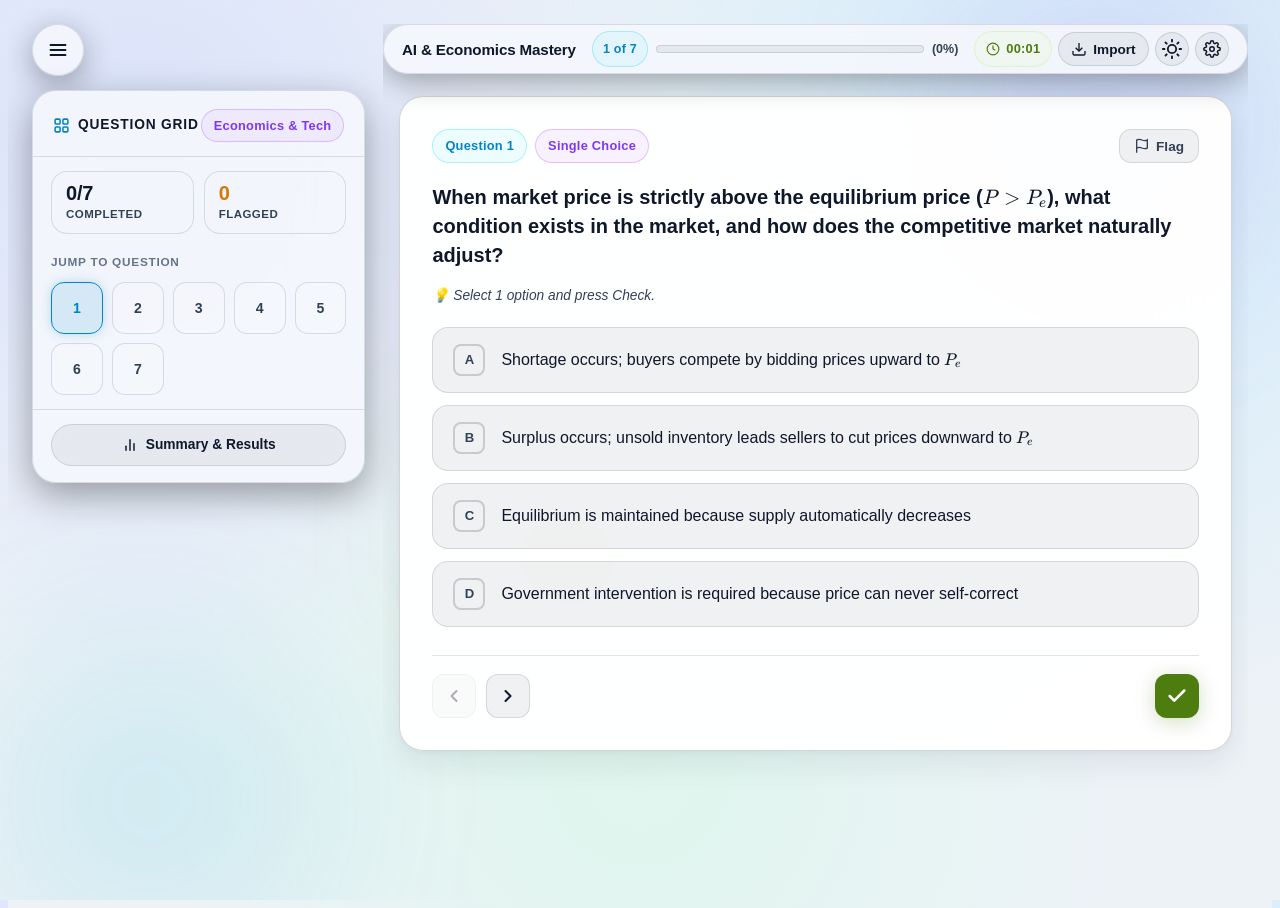
==== index.html @ 6d9a809c "feat: add QuizFramework project files and KaTeX dependency" ====
<!DOCTYPE html>
<html lang="en">
<head>
  <meta charset="UTF-8">
  <meta name="viewport" content="width=device-width, initial-scale=1.0">
  <title>QuizFramework - Interactive AI-Ready Quiz Webpage</title>
  
  <!-- MANDATORY: Declare support for both light and dark themes (modern-web-guidance) -->
  <meta name="color-scheme" content="light dark">
  
  <!-- Inline FOUC prevention script -->
  <script>
    try {
      const savedScheme = localStorage.getItem("color-scheme");
      if (savedScheme) {
        document.querySelector('meta[name="color-scheme"]').content = savedScheme;
        document.documentElement.setAttribute("data-theme", savedScheme);
      }
    } catch (e) {}
  </script>

  <!-- Google Fonts: Inter & Outfit -->
  <link rel="preconnect" href="https://fonts.googleapis.com">
  <link rel="preconnect" href="https://fonts.gstatic.com" crossorigin>
  <link href="https://fonts.googleapis.com/css2?family=Outfit:wght@400;500;600;700;800;900&family=Plus+Jakarta+Sans:wght@400;500;600;700;800&display=swap" rel="stylesheet">

  <!-- KaTeX Math Typesetting -->
  <link rel="stylesheet" href="lib/katex/katex.min.css">

  <!-- Core Stylesheets -->
  <link rel="stylesheet" href="css/style.css">
</head>
<body>

  <!-- Ambient glowing backdrop orbs -->
  <div class="ambient-glow" aria-hidden="true">
    <div class="glow-orb glow-orb-1"></div>
    <div class="glow-orb glow-orb-2"></div>
    <div class="glow-orb glow-orb-3"></div>
  </div>

  <div class="app-layout">
    
    <!-- Left Column: Standalone Collapse Button + Sidebar Directly Below -->
    <div class="sidebar-column" id="sidebarColumn">
      <div class="sidebar-top-bar">
        <button type="button" class="btn-glass standalone-collapse-btn" id="sidebarToggleBtn" aria-label="Toggle Navigation Sidebar" title="Toggle Sidebar">
          <svg width="20" height="20" viewBox="0 0 24 24" fill="none" stroke="currentColor" stroke-width="2.2" stroke-linecap="round" stroke-linejoin="round">
            <line x1="3" y1="12" x2="21" y2="12"></line>
            <line x1="3" y1="6" x2="21" y2="6"></line>
            <line x1="3" y1="18" x2="21" y2="18"></line>
          </svg>
        </button>
      </div>

      <!-- Expandable / Collapsible Sidebar Below Button -->
      <aside class="sidebar" id="appSidebar" aria-label="Question Navigation Sidebar">
        <div class="sidebar-header">
          <div style="display: flex; align-items: center; gap: 8px;">
            <svg width="17" height="17" viewBox="0 0 24 24" fill="none" stroke="currentColor" stroke-width="2.2" stroke-linecap="round" stroke-linejoin="round" style="color: var(--neon-cyan);">
              <rect x="3" y="3" width="7" height="7" rx="1.5"></rect>
              <rect x="14" y="3" width="7" height="7" rx="1.5"></rect>
              <rect x="14" y="14" width="7" height="7" rx="1.5"></rect>
              <rect x="3" y="14" width="7" height="7" rx="1.5"></rect>
            </svg>
            <span class="sidebar-title">Question Grid</span>
          </div>
          <span class="glass-tag tag-violet" id="quizCategory">Overview</span>
        </div>

        <!-- Real-time Stats Cards (Completed & Flagged) -->
        <div class="sidebar-metrics-panel">
          <div class="metric-pill">
            <span class="metric-val" id="sidebarDoneVal">0/7</span>
            <span class="metric-name">Completed</span>
          </div>
          <div class="metric-pill">
            <span class="metric-val" id="sidebarFlagVal" style="color: var(--neon-amber);">0</span>
            <span class="metric-name">Flagged</span>
          </div>
        </div>

        <!-- Numbered Question Selector Grid -->
        <div class="sidebar-questions-section">
          <div class="question-grid-title">
            <span>Jump to Question</span>
          </div>
          <div class="question-grid" id="sidebarQuestionGrid">
            <!-- Dynamically populated by quiz-engine.js -->
          </div>
        </div>

        <!-- Sidebar Bottom Finish Button -->
        <div class="sidebar-footer">
          <button type="button" class="btn-glass sidebar-summary-btn" onclick="window.quizApp.showSummary()">
            <svg width="16" height="16" viewBox="0 0 24 24" fill="none" stroke="currentColor" stroke-width="2.2" stroke-linecap="round" stroke-linejoin="round">
              <line x1="18" y1="20" x2="18" y2="10"></line>
              <line x1="12" y1="20" x2="12" y2="4"></line>
              <line x1="6" y1="20" x2="6" y2="14"></line>
            </svg>
            <span>Summary & Results</span>
          </button>
        </div>
      </aside>
    </div>

    <!-- Right Column: Main Stage with Floating Topbar Capsule + Content Area -->
    <div class="main-stage">
      <header class="topbar">
        <div class="brand-section">
          <div class="brand-title">
            <h1 id="quizTitle">QuizFramework</h1>
          </div>
        </div>

        <!-- Center Progress Track -->
        <div class="topbar-progress-box">
          <span class="glass-tag tag-cyan" id="qCountBadge">1 of 7</span>
          <div class="progress-track" aria-label="Quiz completion progress">
            <div class="progress-fill" id="progressFill"></div>
          </div>
          <span class="progress-label" id="progressLabel">0 / 7 Answered</span>
        </div>

        <!-- Right Actions Bar -->
        <div class="topbar-actions">
          <!-- Live Timer Badge -->
          <div class="glass-tag tag-lime" title="Elapsed Time">
            <svg width="14" height="14" viewBox="0 0 24 24" fill="none" stroke="currentColor" stroke-width="2">
              <circle cx="12" cy="12" r="10"></circle>
              <polyline points="12 6 12 12 16 14"></polyline>
            </svg>
            <span id="timerDisplay">00:00</span>
          </div>

          <!-- Question Countdown Badge (Time Pressure Mode) -->
          <div class="glass-tag tag-rose" id="topbarQuestionTimerBadge" style="display: none;" title="Question Time Remaining">
            <svg width="14" height="14" viewBox="0 0 24 24" fill="none" stroke="currentColor" stroke-width="2">
              <circle cx="12" cy="12" r="10"></circle>
              <polyline points="12 6 12 12 14 10"></polyline>
            </svg>
            <span id="topbarQuestionTimerDisplay">20s</span>
          </div>

          <!-- Import / Paste AI Quiz Button -->
          <button type="button" class="btn-glass" id="topImportBtn" title="Import JSON Quiz generated by AI">
            <svg width="16" height="16" viewBox="0 0 24 24" fill="none" stroke="currentColor" stroke-width="2">
              <path d="M21 15v4a2 2 0 0 1-2 2H5a2 2 0 0 1-2-2v-4"></path>
              <polyline points="7 10 12 15 17 10"></polyline>
              <line x1="12" y1="15" x2="12" y2="3"></line>
            </svg>
            <span style="font-size: 0.85rem;">Import</span>
          </button>

          <!-- Dark / Light Mode Toggle Button (Icon Only) -->
          <button type="button" class="btn-glass icon-btn-round" id="themeToggleBtn" aria-label="Toggle Color Theme" title="Toggle Dark/Light Mode">
            <svg width="19" height="19" viewBox="0 0 24 24" fill="currentColor">
              <path d="M21 12.79A9 9 0 1 1 11.21 3 7 7 0 0 0 21 12.79z"></path>
            </svg>
          </button>

          <!-- Settings Button (Top Right) -->
          <button type="button" class="btn-glass icon-btn-round" id="settingsToggleBtn" aria-label="Open Settings" title="Settings">
            <svg width="18" height="18" viewBox="0 0 24 24" fill="none" stroke="currentColor" stroke-width="2" stroke-linecap="round" stroke-linejoin="round">
              <circle cx="12" cy="12" r="3"></circle>
              <path d="M19.4 15a1.65 1.65 0 0 0 .33 1.82l.06.06a2 2 0 0 1 0 2.83 2 2 0 0 1-2.83 0l-.06-.06a1.65 1.65 0 0 0-1.82-.33 1.65 1.65 0 0 0-1 1.51V21a2 2 0 0 1-2 2 2 2 0 0 1-2-2v-.09A1.65 1.65 0 0 0 9 19.4a1.65 1.65 0 0 0-1.82.33l-.06.06a2 2 0 0 1-2.83 0 2 2 0 0 1 0-2.83l.06-.06a1.65 1.65 0 0 0 .33-1.82 1.65 1.65 0 0 0-1.51-1H3a2 2 0 0 1-2-2 2 2 0 0 1 2-2h.09A1.65 1.65 0 0 0 4.6 9a1.65 1.65 0 0 0-.33-1.82l-.06-.06a2 2 0 0 1 0-2.83 2 2 0 0 1 2.83 0l.06.06a1.65 1.65 0 0 0 1.82.33H9a1.65 1.65 0 0 0 1-1.51V3a2 2 0 0 1 2-2 2 2 0 0 1 2 2v.09a1.65 1.65 0 0 0 1 1.51 1.65 1.65 0 0 0 1.82-.33l.06-.06a2 2 0 0 1 2.83 0 2 2 0 0 1 0 2.83l-.06.06a1.65 1.65 0 0 0-.33 1.82V9a1.65 1.65 0 0 0 1.51 1H21a2 2 0 0 1 2 2 2 2 0 0 1-2 2h-.09a1.65 1.65 0 0 0-1.51 1z"></path>
            </svg>
          </button>
        </div>
      </header>

      <!-- Main Question & Results Viewport -->
      <main class="main-content" id="workspaceArea">
        <!-- Dynamically rendered by quiz-engine.js -->
      </main>
    </div>

  </div>

  <!-- Modal for Importing AI Quiz (.json / .js) -->
  <div class="modal-overlay" id="importModal" role="dialog" aria-modal="true" aria-labelledby="modalTitle">
    <div class="modal-card glass-panel-elevated">
      <div class="modal-header">
        <h3 id="modalTitle">📥 Import Custom AI Quiz</h3>
        <button type="button" class="btn-glass" id="closeModalBtn" aria-label="Close Modal">✕</button>
      </div>
      <div class="modal-body">
        <div style="display: flex; justify-content: space-between; align-items: center; gap: 12px; margin-bottom: 12px; flex-wrap: wrap;">
          <p style="font-size: 0.9rem; color: var(--text-secondary); margin: 0;">
            Upload your AI-generated quiz file or paste JSON/JS code below:
          </p>
          <label class="btn-glass" style="cursor: pointer; display: inline-flex; align-items: center; gap: 6px; font-size: 0.82rem; padding: 6px 14px; border-radius: 999px;">
            📁 Upload .json / .js File
            <input type="file" id="quizFileInput" accept=".json,.js" style="display: none;">
          </label>
        </div>
        <textarea id="jsonInputArea" class="json-input-area" placeholder='[
  {
    "id": 1,
    "type": "single",
    "question": "What is 2 + 2?",
    "options": ["3", "4", "5"],
    "correct": 1,
    "explanation": "2 + 2 equals 4."
  }
]'></textarea>
        <div style="display: flex; justify-content: space-between; align-items: center; gap: 10px; flex-wrap: wrap;">
          <span style="font-size: 0.78rem; color: var(--text-muted);">
            Tip: Press <strong>Enter</strong> or <strong>Space</strong> to load. See <strong>modelInstruction.md</strong> for the schema.
          </span>
          <button type="button" class="btn-neon-lime" id="submitImportBtn" title="Load & Start Quiz (Press Enter or Space)">
            <span>Load & Start Quiz</span>
            <span class="keybind-pill" style="font-size: 0.72rem; padding: 2px 7px; background: rgba(0, 0, 0, 0.25); border-radius: 6px; margin-left: 6px; font-weight: 700; letter-spacing: 0.5px;">↵ Enter / Space</span>
          </button>
        </div>
      </div>
    </div>
  </div>

  <!-- Modal for Settings -->
  <div class="modal-overlay" id="settingsModal" role="dialog" aria-modal="true" aria-labelledby="settingsModalTitle">
    <div class="modal-card glass-panel-elevated" style="max-width: 520px;">
      <div class="modal-header">
        <h3 id="settingsModalTitle">Settings</h3>
        <button type="button" class="btn-glass" id="closeSettingsModalBtn" aria-label="Close Settings">✕</button>
      </div>
      <div class="modal-body" style="display: flex; flex-direction: column; gap: 14px;">
        
        <!-- Setting 1: Theme Switcher -->
        <div class="settings-item-card">
          <div class="settings-item-info">
            <div class="settings-item-title">Dark / Light Theme</div>
            <div class="settings-item-desc">Toggle color scheme between dark neon glass and light crystal.</div>
          </div>
          <button type="button" class="btn-glass" id="settingsThemeBtn" style="padding: 8px 14px; font-size: 0.85rem;">
            <span>Theme</span>
          </button>
        </div>

        <!-- Setting 2: Question Type & Hints -->
        <div class="settings-item-card">
          <div class="settings-item-info">
            <div class="settings-item-title">Show Question Type & Hints</div>
            <div class="settings-item-desc">
              Display question format tags (Single/Multi-choice) and hints indicating answer counts.
            </div>
          </div>
          <label class="switch-control" title="Toggle Question Type Badges & Hints">
            <input type="checkbox" id="settingShowType" checked>
            <span class="switch-slider"></span>
          </label>
        </div>

        <!-- Setting 3: Instant Answer Checking -->
        <div class="settings-item-card">
          <div class="settings-item-info">
            <div class="settings-item-title">Instant Answer Checking</div>
            <div class="settings-item-desc">
              Check correctness immediately upon choosing an answer (hides the check button).
            </div>
          </div>
          <label class="switch-control" title="Toggle Instant Answer Checking">
            <input type="checkbox" id="settingInstantCheck">
            <span class="switch-slider"></span>
          </label>
        </div>

        <!-- Setting 4: Zen Mode -->
        <div class="settings-item-card zen-card-highlight">
          <div class="settings-item-info">
            <div class="settings-item-title">Zen Mode</div>
            <div class="settings-item-desc">
              Simplify the UI. Hides sidebars, banners, and non-essential buttons to focus purely on learning.
            </div>
          </div>
          <label class="switch-control" title="Toggle Zen Mode">
            <input type="checkbox" id="settingZenMode">
            <span class="switch-slider"></span>
          </label>
        </div>

        <!-- Setting 5: Time Pressure -->
        <div class="settings-item-card time-pressure-card">
          <div class="settings-item-info" style="flex: 1;">
            <div style="display: flex; align-items: center; gap: 8px;">
              <div class="settings-item-title">Time Pressure</div>
              <span class="glass-tag tag-rose" style="font-size: 0.7rem; padding: 2px 6px;">Challenge</span>
            </div>
            <div class="settings-item-desc">
              Fixed countdown per question. Unanswered or incorrect questions are marked wrong when time expires. Enabling or disabling resets the quiz.
            </div>

            <div id="timePressureConfigBox" class="time-pressure-config-box" style="margin-top: 10px; display: none;">
              <div style="display: flex; align-items: center; gap: 10px; flex-wrap: wrap;">
                <label for="settingTimePressureSeconds" style="font-size: 0.82rem; font-weight: 600; color: var(--text-primary);">
                  Seconds per question:
                </label>
                <div style="display: flex; align-items: center; gap: 6px;">
                  <input 
                    type="number" 
                    id="settingTimePressureSeconds" 
                    min="1" 
                    step="1" 
                    value="20"
                    style="width: 72px; padding: 5px 8px; border-radius: 8px; border: 1px solid var(--glass-border-subtle); background: var(--glass-bg-pill); color: var(--text-primary); font-weight: 700; text-align: center; font-size: 0.88rem;"
                  >
                  <span style="font-size: 0.82rem; color: var(--text-secondary);">sec</span>
                </div>
              </div>
              <div id="timePressureFeedback" style="margin-top: 6px; font-size: 0.78rem; line-height: 1.4;">
                <!-- Dynamic feedback -->
              </div>
            </div>
          </div>
          <label class="switch-control" title="Toggle Time Pressure">
            <input type="checkbox" id="settingTimePressure">
            <span class="switch-slider"></span>
          </label>
        </div>

      </div>
    </div>
  </div>

  <!-- KaTeX Math Libraries -->
  <script src="lib/katex/katex.min.js"></script>
  <script src="lib/katex/contrib/auto-render.min.js"></script>

  <!-- Scripts -->
  <script src="js/theme.js"></script>
  <script src="js/quiz-data.js"></script>
  <script src="js/quiz-engine.js"></script>
</body>
</html>
---- css/style.css ----
/**
 * QuizFramework Core Stylesheet
 * Responsive, Glassmorphic, Accessible UI
 */

@import url('glassmorphism.css');

/* Root Tokens with light-dark() support */
:root {
  /* Color-scheme declarations compliant with modern standards */
  color-scheme: light dark;

  /* Font Families */
  --font-sans: -apple-system, BlinkMacSystemFont, "Segoe UI", Roboto, "Helvetica Neue", Arial, sans-serif;
  --font-mono: ui-monospace, SFMono-Regular, Menlo, Monaco, Consolas, "Liberation Mono", "Courier New", monospace;

  /* Semantic Typography Colors */
  --text-primary-dark: #f8fafc;
  --text-primary-light: #0f172a;
  --text-secondary-dark: #94a3b8;
  --text-secondary-light: #64748b;
  --text-muted-dark: #64748b;
  --text-muted-light: #94a3b8;

  --text-primary: light-dark(var(--text-primary-light), var(--text-primary-dark));
  --text-secondary: light-dark(var(--text-secondary-light), var(--text-secondary-dark));
  --text-muted: light-dark(var(--text-muted-light), var(--text-muted-dark));

  /* Canvas and Body Gradients */
  --bg-gradient-dark: radial-gradient(circle at 15% 15%, rgba(139, 92, 246, 0.15) 0%, transparent 40%),
                      radial-gradient(circle at 85% 20%, rgba(6, 182, 212, 0.18) 0%, transparent 45%),
                      radial-gradient(circle at 50% 80%, rgba(16, 185, 129, 0.12) 0%, transparent 50%),
                      #0a0b10;

  --bg-gradient-light: radial-gradient(circle at 10% 15%, rgba(199, 210, 254, 0.5) 0%, transparent 40%),
                       radial-gradient(circle at 85% 15%, rgba(186, 230, 253, 0.55) 0%, transparent 45%),
                       radial-gradient(circle at 50% 85%, rgba(209, 250, 229, 0.5) 0%, transparent 50%),
                       #edf2f7;

  --bg-canvas: light-dark(var(--bg-gradient-light), var(--bg-gradient-dark));
}

[data-theme="light"],
:root:has(> head > meta[name="color-scheme"][content="light"]) {
  color-scheme: light;
  --text-primary: #0f172a;
  --text-secondary: #334155;
  --text-muted: #64748b;
  --bg-canvas: var(--bg-gradient-light);
}

[data-theme="dark"],
:root:has(> head > meta[name="color-scheme"][content="dark"]) {
  color-scheme: dark;
  --text-primary: #f8fafc;
  --text-secondary: #94a3b8;
  --text-muted: #64748b;
  --bg-canvas: var(--bg-gradient-dark);
}

  /* Layout dimensions */
  --sidebar-width: 280px;
  --sidebar-collapsed-width: 52px;
  --header-height: 56px;
  --topbar-margin-top: 12px;
  --topbar-margin-bottom: 8px;
  --topbar-margin-x: 24px;
  --header-total-space: calc(var(--header-height) + var(--topbar-margin-top) + var(--topbar-margin-bottom));

  /* Standard Transitions */
  --transition-fast: 0.15s ease;
  --transition-normal: 0.25s cubic-bezier(0.16, 1, 0.3, 1);
  --transition-slow: 0.4s cubic-bezier(0.16, 1, 0.3, 1);

  /* Scrollbar configuration */
  scrollbar-width: thin;
  scrollbar-color: rgba(255, 255, 255, 0.2) transparent;
}

/* Base Reset & Typography */
*, *::before, *::after {
  box-sizing: border-box;
  margin: 0;
  padding: 0;
}

html, body {
  height: 100%;
  min-height: 100vh;
  font-family: var(--font-sans);
  background: var(--bg-canvas);
  color: var(--text-primary);
  line-height: 1.5;
  -webkit-font-smoothing: antialiased;
  -moz-osx-font-smoothing: grayscale;
  overflow: hidden;
  scrollbar-width: none;
  -ms-overflow-style: none;
}

html::-webkit-scrollbar,
body::-webkit-scrollbar {
  display: none;
  width: 0;
  height: 0;
}

/* Background animated orbs for ambient glow */
.ambient-glow {
  position: fixed;
  inset: 0;
  pointer-events: none;
  z-index: 0;
  overflow: hidden;
}

.glow-orb {
  position: absolute;
  border-radius: 50%;
  filter: blur(80px);
  opacity: 0.5;
  animation: floatOrb 18s ease-in-out infinite alternate;
}

.glow-orb-1 {
  width: 450px;
  height: 450px;
  background: radial-gradient(circle, rgba(168, 85, 247, 0.4), transparent 70%);
  top: -100px;
  right: -50px;
}

.glow-orb-2 {
  width: 500px;
  height: 500px;
  background: radial-gradient(circle, rgba(6, 182, 212, 0.35), transparent 70%);
  bottom: -150px;
  left: -100px;
  animation-duration: 22s;
}

.glow-orb-3 {
  width: 350px;
  height: 350px;
  background: radial-gradient(circle, rgba(163, 230, 53, 0.25), transparent 70%);
  top: 40%;
  left: 30%;
  animation-duration: 15s;
}

@keyframes floatOrb {
  0% { transform: translate(0, 0) scale(1); }
  50% { transform: translate(30px, -40px) scale(1.08); }
  100% { transform: translate(-25px, 25px) scale(0.95); }
}

/* Main Application Two-Column Master Layout */
.app-layout {
  display: flex;
  height: 100vh;
  padding: 16px 24px;
  gap: 20px;
  position: relative;
  z-index: 1;
  overflow: hidden;
  box-sizing: border-box;
}

/* Backward compatibility if app-container is referenced */
.app-container {
  display: contents;
}

/* Left Column: Standalone Collapse Button + Sidebar below */
.sidebar-column {
  width: var(--sidebar-width);
  min-width: var(--sidebar-width);
  display: flex;
  flex-direction: column;
  gap: 14px;
  flex-shrink: 0;
  transition: width var(--transition-normal), min-width var(--transition-normal);
  height: 100%;
  box-sizing: border-box;
}

.sidebar-column.collapsed {
  width: 52px;
  min-width: 52px;
}

.sidebar-top-bar {
  height: var(--header-height);
  min-height: var(--header-height);
  display: flex;
  align-items: center;
  justify-content: flex-start;
  flex-shrink: 0;
}

/* Standalone Separated Collapse Button in Top Left Corner */
.standalone-collapse-btn {
  width: 52px;
  height: 52px;
  min-width: 52px;
  border-radius: 50%;
  padding: 0 !important;
  display: inline-flex !important;
  align-items: center;
  justify-content: center;
  flex-shrink: 0;
  background: var(--glass-bg-base);
  backdrop-filter: var(--glass-blur-lg);
  -webkit-backdrop-filter: var(--glass-blur-lg);
  border: 1px solid var(--glass-border-subtle);
  color: var(--text-primary);
  box-shadow: 0 8px 30px rgba(0, 0, 0, 0.32), inset 0 1px 0 rgba(255, 255, 255, 0.08);
  cursor: pointer;
  transition: all var(--transition-fast);
}

.standalone-collapse-btn:hover {
  background: var(--glass-bg-hover);
  border-color: var(--glass-border-highlight);
  color: var(--neon-cyan);
  transform: scale(1.05);
  box-shadow: 0 10px 32px rgba(0, 0, 0, 0.4), 0 0 16px rgba(34, 211, 238, 0.25);
}

.standalone-collapse-btn:active {
  transform: scale(0.96);
}

/* Right Main Stage */
.main-stage {
  flex: 1;
  display: flex;
  flex-direction: column;
  gap: 14px;
  height: 100%;
  overflow: hidden;
  min-width: 0;
}

/* Main Floating Topbar Capsule */
.topbar {
  width: 100%;
  max-width: 880px;
  margin: 0 auto;
  height: var(--header-height);
  min-height: var(--header-height);
  padding: 6px 18px;
  display: flex;
  align-items: center;
  justify-content: space-between;
  gap: 12px;
  border-radius: 9999px; /* Semi-circle on both ends */
  border: 1px solid var(--glass-border-subtle);
  background: var(--glass-bg-base);
  backdrop-filter: var(--glass-blur-lg);
  -webkit-backdrop-filter: var(--glass-blur-lg);
  box-shadow: 0 8px 30px rgba(0, 0, 0, 0.32), inset 0 1px 0 rgba(255, 255, 255, 0.08);
  position: relative;
  z-index: 100;
  flex-shrink: 0;
  box-sizing: border-box;
  container-type: inline-size;
  container-name: topbar;
}

.brand-section {
  display: flex;
  align-items: center;
  min-width: 0;
  max-width: 210px;
  flex: 0 1 auto;
}

.brand-title {
  min-width: 0;
  overflow: hidden;
}

.brand-title h1 {
  font-size: 0.95rem;
  font-weight: 700;
  letter-spacing: -0.01em;
  line-height: 1.25;
  white-space: nowrap;
  overflow: hidden;
  text-overflow: ellipsis;
  margin: 0;
  color: var(--text-primary);
}

.topbar-progress-box {
  display: flex;
  align-items: center;
  gap: 10px;
  flex: 1 1 auto;
  min-width: 0;
  margin: 0 4px;
  overflow: hidden;
}

#qCountBadge {
  padding: 3px 10px;
  font-size: 0.78rem;
  font-weight: 700;
  border-radius: 999px;
  letter-spacing: 0.02em;
  white-space: nowrap;
  flex-shrink: 0;
  height: 28px;
  display: inline-flex;
  align-items: center;
  justify-content: center;
}

.progress-track {
  flex: 1 1 50px;
  height: 6px;
  background: var(--glass-bg-pill);
  border-radius: 999px;
  overflow: hidden;
  position: relative;
  border: 1px solid var(--glass-border-subtle);
  min-width: 32px;
}

.progress-fill {
  height: 100%;
  width: 0%;
  background: linear-gradient(90deg, var(--neon-cyan), var(--neon-lime));
  border-radius: 999px;
  transition: width var(--transition-normal);
  box-shadow: 0 0 10px var(--neon-lime-glow);
}

.progress-label {
  font-size: 0.78rem;
  font-weight: 600;
  color: var(--text-secondary);
  white-space: nowrap;
  flex-shrink: 0;
  display: inline-flex;
  align-items: center;
  gap: 4px;
}

.topbar-actions {
  display: flex;
  align-items: center;
  gap: 6px;
  flex-shrink: 0;
}

.topbar-actions .glass-tag {
  height: 34px;
  padding: 0 11px;
  border-radius: 999px;
  font-size: 0.8rem;
  font-weight: 600;
  display: inline-flex;
  align-items: center;
  gap: 6px;
  white-space: nowrap;
}

.topbar-actions .btn-glass:not(.icon-btn-round) {
  height: 34px;
  padding: 0 12px;
  border-radius: 999px;
  font-size: 0.82rem;
  font-weight: 600;
  display: inline-flex;
  align-items: center;
  gap: 6px;
  white-space: nowrap;
  background: var(--glass-bg-pill);
  border: 1px solid var(--glass-border-subtle);
}

.topbar-actions .btn-glass:not(.icon-btn-round):hover {
  background: var(--glass-bg-hover);
  border-color: var(--glass-border-highlight);
  transform: translateY(-1px);
}

.topbar-actions .icon-btn-round {
  width: 34px;
  height: 34px;
  min-width: 34px;
  border-radius: 50% !important;
  padding: 0 !important;
  display: inline-flex !important;
  align-items: center;
  justify-content: center;
  background: var(--glass-bg-pill);
  border: 1px solid var(--glass-border-subtle);
  transition: all var(--transition-fast);
}

.topbar-actions .icon-btn-round:hover {
  background: var(--glass-bg-hover);
  border-color: var(--glass-border-highlight);
  transform: scale(1.05);
}

/* Responsive Topbar Container Adapters to prevent ANY overlapping */
@container topbar (max-width: 760px) {
  .progress-answered-count {
    display: none;
  }
  .topbar-progress-box {
    gap: 8px;
    margin: 0 2px;
  }
  .brand-section {
    max-width: 170px;
  }
}

@container topbar (max-width: 580px) {
  .progress-track {
    display: none;
  }
  .brand-section {
    max-width: 120px;
  }
}

@media (max-width: 1280px) {
  .progress-answered-count {
    display: none;
  }
  .topbar-progress-box {
    gap: 8px;
    margin: 0 4px;
  }
}

/* Layout Core (Sidebar + Content Workspace) */
.workspace-container {
  display: contents;
}

/* ==============================================================
   Floating Glass Sidebar Panel
   ============================================================== */
.sidebar {
  width: 100%;
  height: fit-content;
  max-height: calc(100vh - var(--header-height) - 46px);
  margin: 0;
  background: var(--glass-bg-base);
  backdrop-filter: var(--glass-blur-lg);
  -webkit-backdrop-filter: var(--glass-blur-lg);
  border: 1px solid var(--glass-border-subtle);
  border-radius: 24px;
  box-shadow: 0 12px 36px rgba(0, 0, 0, 0.35), inset 0 1px 0 rgba(255, 255, 255, 0.08);
  display: flex;
  flex-direction: column;
  transition: opacity var(--transition-normal), transform var(--transition-normal), visibility var(--transition-normal);
  overflow: hidden;
  z-index: 50;
  flex-shrink: 0;
}

.sidebar-column.collapsed .sidebar,
.sidebar.collapsed {
  opacity: 0 !important;
  visibility: hidden !important;
  pointer-events: none !important;
  transform: translateY(-8px) scale(0.96);
  height: 0 !important;
  max-height: 0 !important;
  border-color: transparent !important;
  padding: 0 !important;
  margin: 0 !important;
}

/* Ensure inner contents keep fixed width during animation so they do not squish into stacked columns */
.sidebar-header,
.sidebar-metrics-panel,
.sidebar-questions-section,
.sidebar-footer {
  width: var(--sidebar-width);
  box-sizing: border-box;
}

.sidebar-header {
  padding: 18px 20px 14px;
  display: flex;
  align-items: center;
  justify-content: space-between;
  border-bottom: 1px solid var(--glass-border-subtle);
  flex-shrink: 0;
}

.sidebar-title {
  font-size: 0.86rem;
  font-weight: 700;
  text-transform: uppercase;
  letter-spacing: 0.06em;
  color: var(--text-primary);
  white-space: nowrap;
  overflow: hidden;
  text-overflow: ellipsis;
}

.sidebar-metrics-panel {
  padding: 14px 18px 10px;
  display: grid;
  grid-template-columns: repeat(2, 1fr);
  gap: 10px;
  flex-shrink: 0;
}

.metric-pill {
  background: rgba(255, 255, 255, 0.03);
  border: 1px solid var(--glass-border-subtle);
  border-radius: 16px;
  padding: 10px 14px;
  display: flex;
  flex-direction: column;
  gap: 2px;
  transition: all var(--transition-fast);
}

.metric-pill:hover {
  background: rgba(255, 255, 255, 0.06);
  border-color: var(--glass-border-highlight);
}

.metric-pill .metric-val {
  font-size: 1.25rem;
  font-weight: 800;
  color: var(--text-primary);
  line-height: 1.1;
  letter-spacing: -0.01em;
}

.metric-pill .metric-name {
  font-size: 0.72rem;
  font-weight: 600;
  color: var(--text-secondary);
  text-transform: uppercase;
  letter-spacing: 0.04em;
}

/* Question Grid in Sidebar */
.sidebar-questions-section {
  padding: 10px 18px 14px;
  flex: 1;
  overflow-y: auto;
  scrollbar-width: thin;
  scrollbar-color: rgba(255, 255, 255, 0.15) transparent;
}

.question-grid-title {
  font-size: 0.74rem;
  font-weight: 700;
  color: var(--text-muted);
  text-transform: uppercase;
  letter-spacing: 0.06em;
  margin-bottom: 10px;
}

.question-grid {
  display: grid;
  grid-template-columns: repeat(5, 1fr);
  gap: 9px;
}

.q-btn {
  aspect-ratio: 1;
  min-height: 42px;
  background: rgba(255, 255, 255, 0.04);
  border: 1px solid var(--glass-border-subtle);
  border-radius: 13px;
  color: var(--text-secondary);
  font-weight: 700;
  font-size: 0.88rem;
  cursor: pointer;
  display: flex;
  align-items: center;
  justify-content: center;
  position: relative;
  transition: all var(--transition-fast);
}

.q-btn:hover {
  background: rgba(255, 255, 255, 0.09);
  border-color: rgba(255, 255, 255, 0.22);
  color: var(--text-primary);
  transform: translateY(-2px);
}

.q-btn.active {
  border-color: var(--neon-cyan);
  background: rgba(34, 211, 238, 0.16);
  box-shadow: 0 0 14px rgba(34, 211, 238, 0.35);
  color: var(--neon-cyan);
  font-weight: 800;
}

[data-theme="light"] .q-btn.active:not(.correct):not(.incorrect) {
  background: rgba(2, 132, 199, 0.12);
  border-color: var(--neon-cyan);
  color: var(--neon-cyan);
  box-shadow: 0 0 12px rgba(2, 132, 199, 0.25);
}

.q-btn.active.correct {
  border-color: var(--neon-cyan);
  color: var(--neon-emerald);
}

.q-btn.active.incorrect {
  border-color: var(--neon-cyan);
  color: var(--neon-rose);
}

.q-btn.correct {
  background: rgba(16, 185, 129, 0.18);
  border-color: var(--neon-emerald);
  color: var(--neon-emerald);
  box-shadow: 0 0 10px rgba(16, 185, 129, 0.25);
}

.q-btn.incorrect {
  background: rgba(244, 63, 94, 0.18);
  border-color: var(--neon-rose);
  color: var(--neon-rose);
  box-shadow: 0 0 10px rgba(244, 63, 94, 0.25);
}

.q-btn.flagged::after {
  content: "";
  position: absolute;
  top: 4px;
  right: 4px;
  width: 7px;
  height: 7px;
  background: var(--neon-amber);
  border-radius: 50%;
  box-shadow: 0 0 6px var(--neon-amber-glow);
}

.sidebar-footer {
  padding: 14px 18px 16px;
  border-top: 1px solid var(--glass-border-subtle);
  flex-shrink: 0;
}

.sidebar-summary-btn {
  width: 100%;
  height: 42px;
  border-radius: 999px;
  padding: 0 16px;
  font-size: 0.86rem;
  font-weight: 600;
  display: inline-flex;
  align-items: center;
  justify-content: center;
  gap: 8px;
  background: var(--glass-bg-pill);
  border: 1px solid var(--glass-border-subtle);
  color: var(--text-primary);
  cursor: pointer;
  transition: all var(--transition-fast);
}

.sidebar-summary-btn:hover {
  background: rgba(190, 242, 100, 0.1);
  border-color: rgba(190, 242, 100, 0.4);
  color: var(--neon-lime);
  transform: translateY(-1px);
  box-shadow: 0 4px 16px rgba(190, 242, 100, 0.2);
}

/* Content Area Workspace */
.main-content {
  flex: 1;
  overflow-y: auto;
  overflow-x: hidden;
  padding: 8px 16px 64px 16px;
  display: flex;
  justify-content: center;
  width: 100%;
  box-sizing: border-box;
  scrollbar-width: none; /* Firefox */
  -ms-overflow-style: none; /* IE and Edge */
}

.main-content::-webkit-scrollbar {
  display: none; /* Chrome, Safari, Brave, Opera */
  width: 0;
  height: 0;
}

.content-wrapper {
  width: 100%;
  max-width: 880px; /* EXACT MATCH to .topbar max-width */
  margin: 0 auto;
  display: flex;
  flex-direction: column;
  gap: 20px;
}

/* Top Banner Header */
.quiz-header-banner {
  padding: 24px 28px;
  border-radius: 20px;
  background: var(--glass-bg-card);
  backdrop-filter: var(--glass-blur-md);
  border: 1px solid var(--glass-border-subtle);
  display: flex;
  align-items: center;
  justify-content: space-between;
  gap: 20px;
}

.quiz-header-info h2 {
  font-size: 1.5rem;
  font-weight: 800;
  letter-spacing: -0.02em;
}

.quiz-header-info p {
  color: var(--text-secondary);
  font-size: 0.92rem;
  margin-top: 4px;
}

.quiz-header-badges {
  display: flex;
  flex-wrap: wrap;
  gap: 8px;
  align-items: center;
}

/* Question Container Card */
.question-card {
  padding: 32px;
  position: relative;
  animation: fadeInQuestion 0.3s cubic-bezier(0.16, 1, 0.3, 1);
}

@keyframes fadeInQuestion {
  from {
    opacity: 0;
    transform: translateY(10px);
  }
  to {
    opacity: 1;
    transform: translateY(0);
  }
}

.question-meta-bar {
  display: flex;
  align-items: center;
  justify-content: space-between;
  margin-bottom: 20px;
}

.question-tags {
  display: flex;
  align-items: center;
  gap: 8px;
}

.flag-toggle-btn {
  background: var(--glass-bg-pill);
  border: 1px solid var(--glass-border-subtle);
  border-radius: 12px;
  padding: 8px 14px;
  color: var(--text-secondary);
  cursor: pointer;
  display: inline-flex;
  align-items: center;
  gap: 6px;
  font-size: 0.85rem;
  font-weight: 600;
  transition: all var(--transition-fast);
}

.flag-toggle-btn:hover {
  background: var(--glass-bg-hover);
  color: var(--text-primary);
}

.flag-toggle-btn.flagged {
  background: rgba(245, 158, 11, 0.15);
  border-color: var(--neon-amber);
  color: var(--neon-amber);
}

.question-text {
  font-size: 1.25rem;
  font-weight: 700;
  line-height: 1.45;
  color: var(--text-primary);
  margin-bottom: 16px;
}

.question-code-block {
  background: rgba(10, 12, 18, 0.85);
  border: 1px solid var(--glass-border-subtle);
  border-radius: 12px;
  padding: 16px;
  font-family: var(--font-mono);
  font-size: 0.9rem;
  color: #e2e8f0;
  overflow-x: auto;
  margin-bottom: 24px;
}

/* Options List for Single/Multiple Choice */
.options-list {
  display: flex;
  flex-direction: column;
  gap: 12px;
  margin-bottom: 28px;
}

.option-item {
  padding: 16px 20px;
  border-radius: 16px;
  background: var(--glass-bg-pill);
  border: 1px solid var(--glass-border-subtle);
  display: flex;
  align-items: center;
  gap: 16px;
  cursor: pointer;
  transition: all var(--transition-fast);
  user-select: none;
}

.option-item:hover:not(.locked) {
  background: var(--glass-bg-hover);
  border-color: var(--glass-border-highlight);
  transform: translateX(4px);
}

.option-item.selected {
  background: rgba(34, 211, 238, 0.1);
  border-color: var(--neon-cyan);
  box-shadow: 0 0 16px var(--neon-cyan-glow);
}

.option-indicator {
  width: 28px;
  height: 28px;
  border-radius: 8px;
  border: 2px solid var(--glass-border-medium);
  display: flex;
  align-items: center;
  justify-content: center;
  font-size: 0.82rem;
  font-weight: 700;
  color: var(--text-secondary);
  flex-shrink: 0;
  transition: all var(--transition-fast);
}

.option-item.selected .option-indicator {
  background: var(--neon-cyan);
  border-color: var(--neon-cyan);
  color: #0b141a;
}

.option-label {
  flex: 1;
  font-size: 1rem;
  font-weight: 500;
  line-height: 1.4;
}

/* Option Verification Feedback States */
.option-item.correct-state {
  background: rgba(16, 185, 129, 0.16) !important;
  border-color: var(--neon-emerald) !important;
  color: var(--text-primary);
}

.option-item.correct-state .option-indicator {
  background: var(--neon-emerald) !important;
  border-color: var(--neon-emerald) !important;
  color: #042f1a !important;
}

.option-item.incorrect-state {
  background: rgba(244, 63, 94, 0.16) !important;
  border-color: var(--neon-rose) !important;
}

.option-item.incorrect-state .option-indicator {
  background: var(--neon-rose) !important;
  border-color: var(--neon-rose) !important;
  color: #fff !important;
}

.option-item.missed-state {
  border-style: dashed !important;
  border-color: var(--neon-emerald) !important;
  background: rgba(16, 185, 129, 0.08) !important;
}

/* ==============================================================
   True / False (Multi-Statement Toggle) Interface
   ============================================================== */
.tf-statements-list {
  display: flex;
  flex-direction: column;
  gap: 12px;
  margin-bottom: 28px;
}

.tf-option-item,
.tf-statement-row {
  display: flex;
  align-items: center;
  justify-content: space-between;
  gap: 16px;
  cursor: default;
}

.tf-option-item:hover:not(.locked) {
  transform: translateX(4px);
}

.tf-toggle-group {
  display: inline-flex;
  align-items: center;
  gap: 6px;
  flex-shrink: 0;
  background: var(--glass-bg-base);
  padding: 4px;
  border-radius: 999px;
  border: 1px solid var(--glass-border-subtle);
  margin-left: 8px;
}

[data-theme="light"] .tf-toggle-group {
  background: rgba(241, 245, 249, 0.95);
  border-color: rgba(15, 23, 42, 0.12);
}

.tf-toggle-btn {
  padding: 6px 16px;
  border-radius: 999px;
  border: 1px solid transparent;
  background: transparent;
  font-size: 0.85rem;
  font-weight: 700;
  color: var(--text-secondary);
  cursor: pointer;
  transition: all var(--transition-fast);
  white-space: nowrap;
}

.tf-toggle-btn:hover:not(:disabled) {
  color: var(--text-primary);
  background: rgba(255, 255, 255, 0.08);
}

[data-theme="light"] .tf-toggle-btn:hover:not(:disabled) {
  background: rgba(15, 23, 42, 0.06);
}

.tf-toggle-btn.selected.tf-btn-true {
  background: var(--neon-cyan);
  border-color: var(--neon-cyan);
  color: #0b141a;
  font-weight: 800;
  box-shadow: 0 0 12px var(--neon-cyan-glow);
}

[data-theme="light"] .tf-toggle-btn.selected.tf-btn-true {
  background: var(--neon-cyan);
  border-color: var(--neon-cyan);
  color: #ffffff;
  box-shadow: 0 2px 8px rgba(2, 132, 199, 0.25);
}

.tf-toggle-btn.selected.tf-btn-false {
  background: var(--neon-amber);
  border-color: var(--neon-amber);
  color: #0b141a;
  font-weight: 800;
  box-shadow: 0 0 12px rgba(245, 158, 11, 0.35);
}

[data-theme="light"] .tf-toggle-btn.selected.tf-btn-false {
  background: var(--neon-amber);
  border-color: var(--neon-amber);
  color: #ffffff;
  box-shadow: 0 2px 8px rgba(217, 119, 6, 0.25);
}

/* Post-checking Verification States */
.tf-toggle-btn.btn-correct-selected {
  background: var(--neon-emerald) !important;
  border-color: var(--neon-emerald) !important;
  color: #042f1a !important;
  font-weight: 800 !important;
  box-shadow: 0 0 10px rgba(16, 185, 129, 0.35) !important;
}

[data-theme="light"] .tf-toggle-btn.btn-correct-selected {
  color: #ffffff !important;
}

.tf-toggle-btn.btn-incorrect-selected {
  background: var(--neon-rose) !important;
  border-color: var(--neon-rose) !important;
  color: #ffffff !important;
  font-weight: 800 !important;
  box-shadow: 0 0 10px rgba(244, 63, 94, 0.35) !important;
}

.tf-toggle-btn.btn-missed {
  border: 1.5px dashed var(--neon-emerald) !important;
  color: var(--neon-emerald) !important;
  background: rgba(16, 185, 129, 0.1) !important;
  font-weight: 800 !important;
}

/* Inline Code Formatting */
.inline-code {
  background: var(--glass-bg-pill);
  border: 1px solid var(--glass-border-subtle);
  border-radius: 6px;
  padding: 2px 6px;
  font-family: var(--font-mono, monospace);
  font-size: 0.9em;
  color: var(--neon-cyan);
}

/* Essay Question Interface */
.essay-container {
  display: flex;
  flex-direction: column;
  gap: 12px;
  margin-bottom: 28px;
}

.essay-container label {
  font-weight: 700;
  font-size: 0.92rem;
  color: var(--text-secondary);
  display: block;
}

.essay-textarea {
  width: 100%;
  box-sizing: border-box;
  min-height: 150px;
  background: var(--glass-bg-pill);
  border: 1px solid var(--glass-border-subtle);
  border-radius: 16px;
  padding: 16px 18px;
  font-family: var(--font-sans);
  font-size: 0.98rem;
  line-height: 1.6;
  color: var(--text-primary);
  resize: vertical;
  outline: none;
  transition: border-color var(--transition-fast), box-shadow var(--transition-fast);
}

.essay-textarea:focus {
  border-color: var(--neon-cyan);
  box-shadow: 0 0 16px var(--neon-cyan-glow);
}

.essay-textarea[readonly] {
  opacity: 0.92;
  cursor: default;
}

/* Model Answer / Self Grading Reveal */
.model-answer-card {
  padding: 20px;
  background: rgba(30, 41, 59, 0.5);
  border: 1px solid var(--glass-border-medium);
  border-radius: 16px;
  display: flex;
  flex-direction: column;
  gap: 14px;
  animation: fadeInQuestion 0.3s ease;
}

.model-answer-header {
  font-weight: 700;
  font-size: 0.95rem;
  color: var(--neon-lime);
  display: flex;
  align-items: center;
  gap: 8px;
}

.model-answer-body {
  font-size: 0.95rem;
  line-height: 1.5;
  color: var(--text-primary);
}

.rubric-list {
  margin-left: 20px;
  display: flex;
  flex-direction: column;
  gap: 6px;
  font-size: 0.88rem;
  color: var(--text-secondary);
}

.self-eval-box {
  background: var(--glass-bg-pill);
  padding: 16px;
  border-radius: 14px;
  border: 1px solid var(--glass-border-subtle);
  display: flex;
  flex-direction: column;
  gap: 10px;
}

.self-eval-prompt {
  font-size: 0.9rem;
  font-weight: 600;
}

.self-eval-buttons {
  display: flex;
  gap: 12px;
}

/* Explanation / Verification Box */
.explanation-panel {
  padding: 20px 24px;
  border-radius: 16px;
  background: var(--glass-bg-elevated);
  border: 1px solid var(--glass-border-medium);
  margin-bottom: 24px;
  display: flex;
  flex-direction: column;
  gap: 10px;
  animation: fadeInQuestion 0.35s ease;
}

.explanation-header {
  font-size: 1rem;
  font-weight: 800;
  display: flex;
  align-items: center;
  gap: 8px;
}

.explanation-header.correct { color: var(--neon-emerald); }
.explanation-header.incorrect { color: var(--neon-rose); }
.explanation-header.reviewed { color: var(--neon-lime); }

.explanation-text {
  font-size: 0.94rem;
  line-height: 1.55;
  color: var(--text-secondary);
}

/* Question Action Bar */
.question-action-bar {
  display: flex;
  align-items: center;
  justify-content: space-between;
  padding-top: 18px;
  border-top: 1px solid var(--glass-border-subtle);
}

.nav-buttons {
  display: flex;
  align-items: center;
  gap: 10px;
}

/* Summary / Results View */
.summary-container {
  padding: 36px;
  display: flex;
  flex-direction: column;
  gap: 32px;
  animation: fadeInQuestion 0.4s ease;
}

.summary-hero-card {
  padding: 36px;
  border-radius: 24px;
  display: flex;
  align-items: center;
  justify-content: space-between;
  gap: 24px;
  position: relative;
  overflow: hidden;
}

.summary-score-left {
  display: flex;
  flex-direction: column;
  gap: 8px;
}

.summary-badge-title {
  font-size: 0.9rem;
  font-weight: 700;
  text-transform: uppercase;
  letter-spacing: 0.05em;
  color: var(--neon-lime);
}

.summary-score-large {
  font-size: 3.5rem;
  font-weight: 900;
  line-height: 1;
  letter-spacing: -0.03em;
  background: linear-gradient(135deg, #ffffff, var(--neon-lime));
  -webkit-background-clip: text;
  -webkit-text-fill-color: transparent;
}

.summary-stat-grid {
  display: grid;
  grid-template-columns: repeat(4, 1fr);
  gap: 14px;
}

.summary-stat-card {
  padding: 18px;
  border-radius: 16px;
  background: var(--glass-bg-card);
  border: 1px solid var(--glass-border-subtle);
  display: flex;
  flex-direction: column;
  gap: 6px;
}

.summary-stat-card .val {
  font-size: 1.8rem;
  font-weight: 800;
}

.summary-stat-card .label {
  font-size: 0.8rem;
  font-weight: 600;
  color: var(--text-secondary);
}

/* Summary Review Grid */
.summary-matrix-section {
  display: flex;
  flex-direction: column;
  gap: 16px;
}

.summary-matrix-section h3 {
  font-size: 1.2rem;
  font-weight: 800;
}

.matrix-grid {
  display: flex;
  flex-direction: column;
  gap: 12px;
}

.matrix-row-item {
  padding: 16px 20px;
  border-radius: 16px;
  background: var(--glass-bg-pill);
  border: 1px solid var(--glass-border-subtle);
  display: flex;
  align-items: center;
  justify-content: space-between;
  gap: 16px;
  cursor: pointer;
  transition: all var(--transition-fast);
}

.matrix-row-item:hover {
  background: var(--glass-bg-hover);
  border-color: var(--glass-border-highlight);
  transform: translateX(4px);
}

.matrix-q-info {
  display: flex;
  align-items: center;
  gap: 14px;
  flex: 1;
}

.matrix-q-num {
  width: 36px;
  height: 36px;
  border-radius: 10px;
  background: var(--glass-bg-card);
  border: 1px solid var(--glass-border-subtle);
  display: flex;
  align-items: center;
  justify-content: center;
  font-weight: 800;
  font-size: 0.9rem;
  flex-shrink: 0;
}

.matrix-q-text {
  font-size: 0.95rem;
  font-weight: 600;
  color: var(--text-primary);
  display: -webkit-box;
  -webkit-line-clamp: 1;
  -webkit-box-orient: vertical;
  overflow: hidden;
}

/* Modal for JSON Import */
.modal-overlay {
  position: fixed;
  inset: 0;
  background: rgba(0, 0, 0, 0.7);
  backdrop-filter: blur(12px);
  -webkit-backdrop-filter: blur(12px);
  z-index: 200;
  display: flex;
  align-items: center;
  justify-content: center;
  padding: 20px;
  opacity: 0;
  pointer-events: none;
  transition: opacity 0.25s ease;
}

.modal-overlay.active {
  opacity: 1;
  pointer-events: auto;
}

.modal-card {
  width: 100%;
  max-width: 680px;
  padding: 28px;
  border-radius: 24px;
}

.modal-header {
  display: flex;
  align-items: center;
  justify-content: space-between;
  margin-bottom: 18px;
}

.modal-header h3 {
  font-size: 1.25rem;
  font-weight: 800;
}

.modal-body {
  display: flex;
  flex-direction: column;
  gap: 14px;
  margin-bottom: 24px;
}

.json-input-area {
  width: 100%;
  box-sizing: border-box;
  min-height: 240px;
  background: rgba(10, 14, 23, 0.85);
  border: 1px solid var(--glass-border-subtle);
  border-radius: 14px;
  padding: 16px;
  font-family: var(--font-mono);
  font-size: 0.88rem;
  line-height: 1.55;
  tab-size: 2;
  -moz-tab-size: 2;
  color: var(--neon-cyan);
  outline: none;
  resize: vertical;
  transition: border-color var(--transition-fast), box-shadow var(--transition-fast);
}

[data-theme="light"] .json-input-area {
  background: #f8fafc;
  border-color: rgba(15, 23, 42, 0.14);
  color: #0369a1;
}

.json-input-area:focus {
  border-color: var(--neon-cyan);
  box-shadow: 0 0 0 3px rgba(34, 211, 238, 0.18);
}

/* Responsive Media Queries */
@media (max-width: 900px) {
  :root {
    --topbar-margin-x: 12px;
    --topbar-margin-top: 8px;
    --topbar-margin-bottom: 6px;
  }

  .app-layout {
    flex-direction: column;
    padding: 10px;
    gap: 10px;
    height: 100vh;
  }

  .sidebar-column {
    width: auto;
    min-width: 0;
    height: auto;
  }

  .sidebar-top-bar {
    position: fixed;
    top: 10px;
    left: 10px;
    z-index: 102;
  }

  .standalone-collapse-btn {
    width: 44px;
    height: 44px;
    min-width: 44px;
  }

  .main-stage {
    gap: 10px;
  }

  .topbar {
    padding: 8px 14px;
    margin-left: 52px;
    width: calc(100% - 52px);
    max-width: 100%;
    border-radius: 18px;
  }

  .sidebar {
    position: fixed;
    top: 0;
    bottom: 0;
    left: 0;
    width: min(300px, 85vw) !important;
    max-height: 100vh;
    height: 100vh;
    border-radius: 0 24px 24px 0;
    transform: translateX(-100%);
    box-shadow: 0 16px 40px rgba(0, 0, 0, 0.6);
    opacity: 1 !important;
    visibility: visible !important;
    pointer-events: auto !important;
    z-index: 1000;
  }

  .sidebar.mobile-open {
    transform: translateX(0);
  }

  .topbar-progress-box {
    display: none;
  }

  .main-content {
    padding: 20px 16px 40px;
  }

  .question-card {
    padding: 22px 18px;
  }

  .summary-stat-grid {
    grid-template-columns: repeat(2, 1fr);
  }

  .summary-hero-card {
    flex-direction: column;
    text-align: center;
  }
}

/* ==============================================================
   Icon Buttons & Action Bar Enhancements
   ============================================================== */
.icon-btn-round {
  width: 44px;
  height: 44px;
  min-width: 44px;
  padding: 0 !important;
  display: inline-flex !important;
  align-items: center;
  justify-content: center;
  border-radius: 12px !important;
  flex-shrink: 0;
  transition: all var(--transition-fast);
}

.icon-btn-round svg {
  pointer-events: none;
}

/* Status-colored check buttons */
.btn-icon-checked {
  cursor: default;
}

.btn-icon-checked.correct {
  background: rgba(16, 185, 129, 0.22) !important;
  border: 1.5px solid var(--neon-emerald) !important;
  color: var(--neon-emerald) !important;
  box-shadow: 0 0 16px rgba(16, 185, 129, 0.4) !important;
}

.btn-icon-checked.incorrect {
  background: rgba(244, 63, 94, 0.22) !important;
  border: 1.5px solid var(--neon-rose) !important;
  color: var(--neon-rose) !important;
  box-shadow: 0 0 16px rgba(244, 63, 94, 0.4) !important;
}

.btn-icon-checked.pending {
  background: rgba(245, 158, 11, 0.22) !important;
  border: 1.5px solid var(--neon-amber) !important;
  color: var(--neon-amber) !important;
  box-shadow: 0 0 16px rgba(245, 158, 11, 0.4) !important;
}

/* ==============================================================
   Settings Modal & Toggles
   ============================================================== */
.settings-item-card {
  display: flex;
  align-items: center;
  justify-content: space-between;
  gap: 16px;
  padding: 14px 16px;
  border-radius: 14px;
  background: var(--glass-bg-card);
  border: 1px solid var(--glass-border-subtle);
  transition: all var(--transition-fast);
}

.settings-item-card:hover {
  border-color: var(--glass-border-highlight);
}

.settings-item-card.zen-card-highlight {
  border-color: rgba(190, 242, 100, 0.3);
  background: rgba(190, 242, 100, 0.05);
}

.settings-item-title {
  font-weight: 700;
  font-size: 0.95rem;
  color: var(--text-primary);
}

.settings-item-desc {
  font-size: 0.8rem;
  color: var(--text-secondary);
  margin-top: 3px;
  line-height: 1.35;
}

/* Glass Toggle Switch */
.switch-control {
  position: relative;
  display: inline-block;
  width: 48px;
  height: 26px;
  flex-shrink: 0;
}

.switch-control input {
  opacity: 0;
  width: 0;
  height: 0;
}

.switch-slider {
  position: absolute;
  cursor: pointer;
  top: 0;
  left: 0;
  right: 0;
  bottom: 0;
  background-color: var(--glass-bg-pill);
  border: 1px solid var(--glass-border-subtle);
  border-radius: 34px;
  transition: var(--transition-fast);
}

.switch-slider:before {
  position: absolute;
  content: "";
  height: 18px;
  width: 18px;
  left: 3px;
  bottom: 3px;
  background-color: var(--text-muted);
  border-radius: 50%;
  transition: var(--transition-fast);
}

.switch-control input:checked + .switch-slider {
  background-color: rgba(190, 242, 100, 0.25);
  border-color: var(--neon-lime);
  box-shadow: 0 0 12px var(--neon-lime-glow);
}

.switch-control input:checked + .switch-slider:before {
  transform: translateX(22px);
  background-color: var(--neon-lime);
}

/* Zen Mode Active Indicator */
.btn-glass.zen-active {
  border-color: var(--neon-lime) !important;
  color: var(--neon-lime) !important;
  box-shadow: 0 0 12px var(--neon-lime-glow);
}

/* ==============================================================
   Zen Mode (Distraction-Free) Styles
   ============================================================== */
body.zen-mode .sidebar-column {
  display: none !important;
}

body.zen-mode .sidebar {
  display: none !important;
}

body.zen-mode #sidebarToggleBtn {
  display: none !important;
}

body.zen-mode .topbar-progress-box {
  display: none !important;
}

body.zen-mode .quiz-header-banner {
  display: none !important;
}

body.zen-mode #topImportBtn {
  display: none !important;
}

body.zen-mode .main-content {
  padding: 8px 16px 64px 16px;
  max-width: 880px;
  margin: 0 auto;
  width: 100%;
}

body.zen-mode .question-card {
  box-shadow: var(--glass-shadow-lg);
}

[data-theme="light"] body.zen-mode .question-card,
[data-theme="light"] .question-card {
  box-shadow: 0 12px 32px rgba(15, 23, 42, 0.08), 0 2px 6px rgba(15, 23, 42, 0.04);
}

/* ==============================================================
   KaTeX LaTeX Typography Enhancements
   ============================================================== */
.katex {
  font-size: 1.05em;
  color: inherit;
}

.katex-display {
  margin: 14px 0;
  overflow-x: auto;
  overflow-y: hidden;
  padding: 4px 0;
}

/* ==============================================================
   Time Pressure & Countdown Styles
   ============================================================== */
.settings-item-card.time-pressure-card {
  border-color: rgba(244, 63, 94, 0.2);
}

.settings-item-card.time-pressure-card.active {
  border-color: var(--neon-rose);
  background: rgba(244, 63, 94, 0.06);
}

.time-pressure-config-box {
  padding: 10px 14px;
  border-radius: 10px;
  background: var(--glass-bg-pill);
  border: 1px solid var(--glass-border-subtle);
  animation: fadeIn 0.2s ease-out;
}

/* Question Timer Bar inside question card */
.q-timer-track {
  width: 100%;
  height: 4px;
  background: rgba(255, 255, 255, 0.08);
  border-radius: 999px;
  overflow: hidden;
  margin: 12px 0 18px 0;
  position: relative;
}

.q-timer-bar {
  height: 100%;
  background: linear-gradient(90deg, var(--neon-emerald), var(--neon-lime));
  border-radius: 999px;
  transition: width 1s linear, background-color 0.4s ease;
}

.q-timer-bar.warning {
  background: linear-gradient(90deg, var(--neon-amber), var(--neon-rose));
}

.q-timer-bar.critical {
  background: var(--neon-rose);
  box-shadow: 0 0 10px var(--neon-rose-glow);
}

/* Question Countdown Pulse Tag */
.tag-pulse-critical {
  animation: criticalPulse 0.8s infinite alternate ease-in-out;
  border-color: var(--neon-rose) !important;
  color: var(--neon-rose) !important;
  box-shadow: 0 0 10px var(--neon-rose-glow) !important;
}

@keyframes criticalPulse {
  0% { transform: scale(1); opacity: 1; }
  100% { transform: scale(1.05); opacity: 0.75; }
}

/* Timeout Alert Banner */
.timeout-alert-banner {
  display: flex;
  align-items: center;
  gap: 10px;
  padding: 12px 18px;
  border-radius: 12px;
  background: rgba(244, 63, 94, 0.12);
  border: 1px solid rgba(244, 63, 94, 0.35);
  color: var(--neon-rose);
  font-weight: 700;
  font-size: 0.95rem;
  margin-bottom: 20px;
  animation: fadeIn 0.3s ease-out;
}

.timeout-alert-banner svg {
  flex-shrink: 0;
}

/* Keybind badge */
.keybind-pill {
  display: inline-flex;
  align-items: center;
  font-family: inherit;
  font-size: 0.72rem;
  padding: 2px 7px;
  border-radius: 6px;
  background: rgba(0, 0, 0, 0.25);
  border: 1px solid rgba(255, 255, 255, 0.15);
  color: inherit;
}
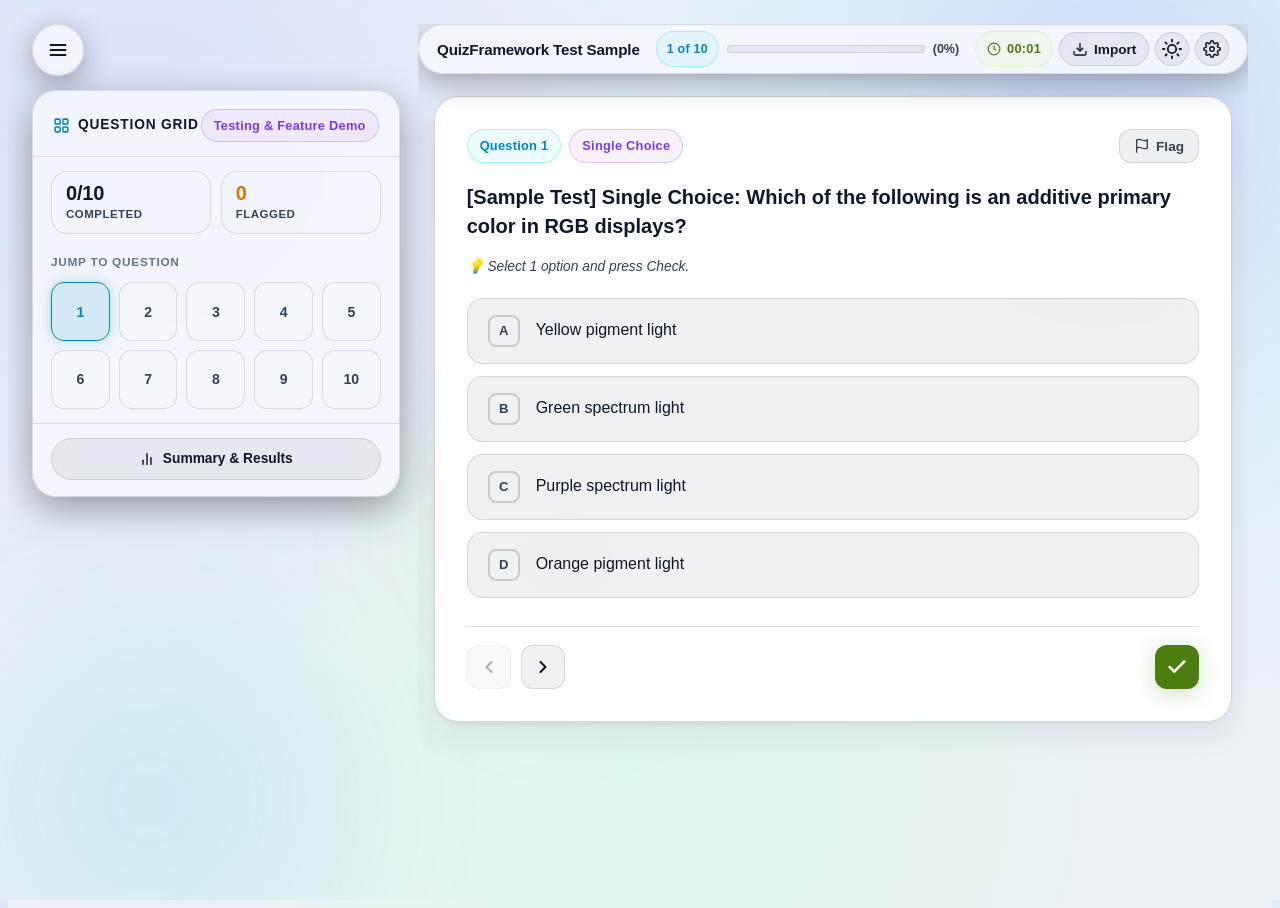
==== commit 2205dbbc: "chore: update quiz sample data and UI for testing purposes" ====
--- a/index.html
+++ b/index.html
@@ -71,7 +71,7 @@
         <!-- Real-time Stats Cards (Completed & Flagged) -->
         <div class="sidebar-metrics-panel">
           <div class="metric-pill">
-            <span class="metric-val" id="sidebarDoneVal">0/7</span>
+            <span class="metric-val" id="sidebarDoneVal">0/10</span>
             <span class="metric-name">Completed</span>
           </div>
           <div class="metric-pill">
@@ -115,11 +115,11 @@
 
         <!-- Center Progress Track -->
         <div class="topbar-progress-box">
-          <span class="glass-tag tag-cyan" id="qCountBadge">1 of 7</span>
+          <span class="glass-tag tag-cyan" id="qCountBadge">1 of 10</span>
           <div class="progress-track" aria-label="Quiz completion progress">
             <div class="progress-fill" id="progressFill"></div>
           </div>
-          <span class="progress-label" id="progressLabel">0 / 7 Answered</span>
+          <span class="progress-label" id="progressLabel">0 / 10 Answered</span>
         </div>
 
         <!-- Right Actions Bar -->
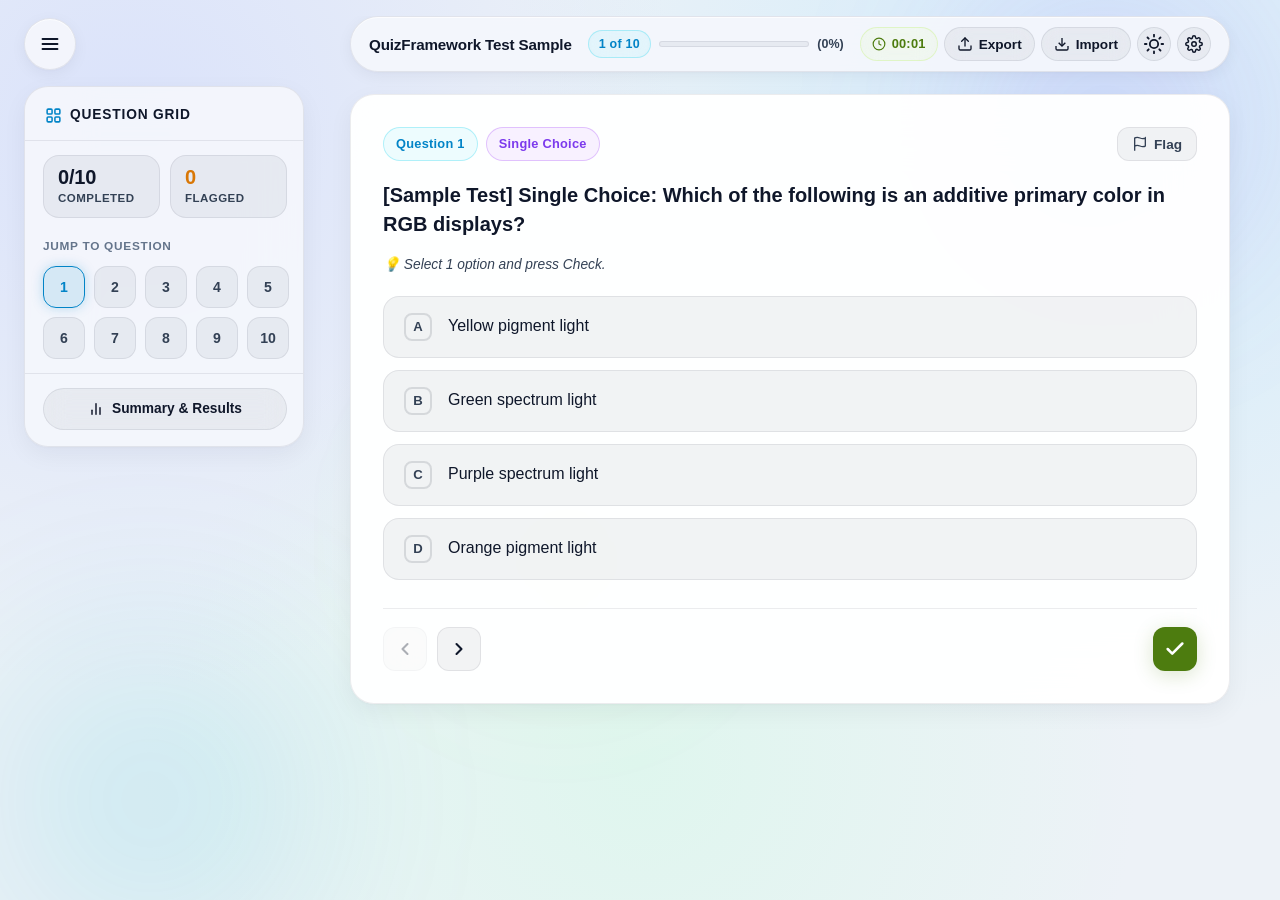
==== commit 4546f91c: "refactor: add smooth theme transition effects and update instruction filenames" ====
--- a/index.html
+++ b/index.html
@@ -65,7 +65,6 @@
             </svg>
             <span class="sidebar-title">Question Grid</span>
           </div>
-          <span class="glass-tag tag-violet" id="quizCategory">Overview</span>
         </div>
 
         <!-- Real-time Stats Cards (Completed & Flagged) -->
@@ -133,14 +132,15 @@
             <span id="timerDisplay">00:00</span>
           </div>
 
-          <!-- Question Countdown Badge (Time Pressure Mode) -->
-          <div class="glass-tag tag-rose" id="topbarQuestionTimerBadge" style="display: none;" title="Question Time Remaining">
-            <svg width="14" height="14" viewBox="0 0 24 24" fill="none" stroke="currentColor" stroke-width="2">
-              <circle cx="12" cy="12" r="10"></circle>
-              <polyline points="12 6 12 12 14 10"></polyline>
-            </svg>
-            <span id="topbarQuestionTimerDisplay">20s</span>
-          </div>
+          <!-- Export Quiz Button -->
+          <button type="button" class="btn-glass" id="topExportBtn" title="Export Quiz Progress for Review">
+            <svg width="16" height="16" viewBox="0 0 24 24" fill="none" stroke="currentColor" stroke-width="2" stroke-linecap="round" stroke-linejoin="round">
+              <path d="M21 15v4a2 2 0 0 1-2 2H5a2 2 0 0 1-2-2v-4"></path>
+              <polyline points="17 8 12 3 7 8"></polyline>
+              <line x1="12" y1="3" x2="12" y2="15"></line>
+            </svg>
+            <span style="font-size: 0.85rem;">Export</span>
+          </button>
 
           <!-- Import / Paste AI Quiz Button -->
           <button type="button" class="btn-glass" id="topImportBtn" title="Import JSON Quiz generated by AI">
@@ -206,12 +206,22 @@
 ]'></textarea>
         <div style="display: flex; justify-content: space-between; align-items: center; gap: 10px; flex-wrap: wrap;">
           <span style="font-size: 0.78rem; color: var(--text-muted);">
-            Tip: Press <strong>Enter</strong> or <strong>Space</strong> to load. See <strong>modelInstruction.md</strong> for the schema.
+            Tip: Press <strong>Enter</strong> or <strong>Space</strong> to load. See <strong>instruction.md</strong> for the schema.
           </span>
-          <button type="button" class="btn-neon-lime" id="submitImportBtn" title="Load & Start Quiz (Press Enter or Space)">
-            <span>Load & Start Quiz</span>
-            <span class="keybind-pill" style="font-size: 0.72rem; padding: 2px 7px; background: rgba(0, 0, 0, 0.25); border-radius: 6px; margin-left: 6px; font-weight: 700; letter-spacing: 0.5px;">↵ Enter / Space</span>
-          </button>
+          <div style="display: flex; gap: 10px; align-items: center; margin-left: auto;">
+            <button type="button" class="btn-glass" id="downloadInstructionBtn" title="Download instruction.md prompt template for AI models">
+              <svg width="15" height="15" viewBox="0 0 24 24" fill="none" stroke="currentColor" stroke-width="2" stroke-linecap="round" stroke-linejoin="round">
+                <path d="M21 15v4a2 2 0 0 1-2 2H5a2 2 0 0 1-2-2v-4"></path>
+                <polyline points="7 10 12 15 17 10"></polyline>
+                <line x1="12" y1="15" x2="12" y2="3"></line>
+              </svg>
+              <span>Download instruction.md</span>
+            </button>
+            <button type="button" class="btn-neon-lime" id="submitImportBtn" title="Load & Start Quiz (Press Enter or Space)">
+              <span>Load & Start Quiz</span>
+              <span class="keybind-pill" style="font-size: 0.72rem; padding: 2px 7px; background: rgba(0, 0, 0, 0.25); border-radius: 6px; margin-left: 6px; font-weight: 700; letter-spacing: 0.5px;">↵ Enter / Space</span>
+            </button>
+          </div>
         </div>
       </div>
     </div>
@@ -226,24 +236,11 @@
       </div>
       <div class="modal-body" style="display: flex; flex-direction: column; gap: 14px;">
         
-        <!-- Setting 1: Theme Switcher -->
-        <div class="settings-item-card">
-          <div class="settings-item-info">
-            <div class="settings-item-title">Dark / Light Theme</div>
-            <div class="settings-item-desc">Toggle color scheme between dark neon glass and light crystal.</div>
-          </div>
-          <button type="button" class="btn-glass" id="settingsThemeBtn" style="padding: 8px 14px; font-size: 0.85rem;">
-            <span>Theme</span>
-          </button>
-        </div>
-
-        <!-- Setting 2: Question Type & Hints -->
+        <!-- Setting 1: Question Type & Hints -->
         <div class="settings-item-card">
           <div class="settings-item-info">
             <div class="settings-item-title">Show Question Type & Hints</div>
-            <div class="settings-item-desc">
-              Display question format tags (Single/Multi-choice) and hints indicating answer counts.
-            </div>
+            <div class="settings-item-desc">Show question format tags and answer count hints.</div>
           </div>
           <label class="switch-control" title="Toggle Question Type Badges & Hints">
             <input type="checkbox" id="settingShowType" checked>
@@ -251,13 +248,11 @@
           </label>
         </div>
 
-        <!-- Setting 3: Instant Answer Checking -->
+        <!-- Setting 2: Instant Answer Checking -->
         <div class="settings-item-card">
           <div class="settings-item-info">
             <div class="settings-item-title">Instant Answer Checking</div>
-            <div class="settings-item-desc">
-              Check correctness immediately upon choosing an answer (hides the check button).
-            </div>
+            <div class="settings-item-desc">Check correctness immediately upon selecting an answer.</div>
           </div>
           <label class="switch-control" title="Toggle Instant Answer Checking">
             <input type="checkbox" id="settingInstantCheck">
@@ -265,13 +260,11 @@
           </label>
         </div>
 
-        <!-- Setting 4: Zen Mode -->
+        <!-- Setting 3: Zen Mode -->
         <div class="settings-item-card zen-card-highlight">
           <div class="settings-item-info">
             <div class="settings-item-title">Zen Mode</div>
-            <div class="settings-item-desc">
-              Simplify the UI. Hides sidebars, banners, and non-essential buttons to focus purely on learning.
-            </div>
+            <div class="settings-item-desc">Hide sidebars and navigation controls for distraction-free focus.</div>
           </div>
           <label class="switch-control" title="Toggle Zen Mode">
             <input type="checkbox" id="settingZenMode">
@@ -279,16 +272,14 @@
           </label>
         </div>
 
-        <!-- Setting 5: Time Pressure -->
+        <!-- Setting 4: Time Pressure -->
         <div class="settings-item-card time-pressure-card">
           <div class="settings-item-info" style="flex: 1;">
             <div style="display: flex; align-items: center; gap: 8px;">
               <div class="settings-item-title">Time Pressure</div>
               <span class="glass-tag tag-rose" style="font-size: 0.7rem; padding: 2px 6px;">Challenge</span>
             </div>
-            <div class="settings-item-desc">
-              Fixed countdown per question. Unanswered or incorrect questions are marked wrong when time expires. Enabling or disabling resets the quiz.
-            </div>
+            <div class="settings-item-desc">Fixed countdown per question. Unanswered questions fail when time expires.</div>
 
             <div id="timePressureConfigBox" class="time-pressure-config-box" style="margin-top: 10px; display: none;">
               <div style="display: flex; align-items: center; gap: 10px; flex-wrap: wrap;">
@@ -305,6 +296,12 @@
                     style="width: 72px; padding: 5px 8px; border-radius: 8px; border: 1px solid var(--glass-border-subtle); background: var(--glass-bg-pill); color: var(--text-primary); font-weight: 700; text-align: center; font-size: 0.88rem;"
                   >
                   <span style="font-size: 0.82rem; color: var(--text-secondary);">sec</span>
+                  <button type="button" class="btn-glass" id="resetTimePressureBtn" title="Reset to default time limit" aria-label="Reset to default time limit" style="padding: 6px 8px; min-width: 32px; height: 32px; border-radius: 8px; display: inline-flex; align-items: center; justify-content: center;">
+                    <svg width="15" height="15" viewBox="0 0 24 24" fill="none" stroke="currentColor" stroke-width="2.2" stroke-linecap="round" stroke-linejoin="round">
+                      <polyline points="1 4 1 10 7 10"></polyline>
+                      <path d="M3.51 15a9 9 0 1 0 2.13-9.36L1 10"></path>
+                    </svg>
+                  </button>
                 </div>
               </div>
               <div id="timePressureFeedback" style="margin-top: 6px; font-size: 0.78rem; line-height: 1.4;">
@@ -319,6 +316,24 @@
         </div>
 
       </div>
+
+      <div class="modal-footer" style="display: flex; justify-content: flex-end; align-items: center; gap: 10px; margin-top: 18px; padding-top: 14px; border-top: 1px solid var(--glass-border-subtle);">
+        <button type="button" class="btn-glass" id="cancelSettingsBtn" style="padding: 8px 16px;">Cancel</button>
+        <button type="button" class="btn-neon-lime" id="applySettingsBtn" style="padding: 8px 22px; font-weight: 700;">Apply</button>
+      </div>
+    </div>
+  </div>
+
+  <!-- Resume Pause Overlay for Time Pressure Mode -->
+  <div class="pause-overlay" id="pauseResumeOverlay" style="display: none;" aria-label="Quiz Paused - Click to continue">
+    <div class="pause-card glass-panel-elevated">
+      <div class="pause-icon-pulse">
+        <svg width="30" height="30" viewBox="0 0 24 24" fill="currentColor" stroke="none">
+          <polygon points="6 4 20 12 6 20 6 4"></polygon>
+        </svg>
+      </div>
+      <div class="pause-title" id="pauseTitle">Click to Continue</div>
+      <div class="pause-subtitle" id="pauseSubtitle">Timer will resume counting down</div>
     </div>
   </div>
 
--- a/css/style.css
+++ b/css/style.css
@@ -38,25 +38,9 @@
                        #edf2f7;
 
   --bg-canvas: light-dark(var(--bg-gradient-light), var(--bg-gradient-dark));
-}
-
-[data-theme="light"],
-:root:has(> head > meta[name="color-scheme"][content="light"]) {
-  color-scheme: light;
-  --text-primary: #0f172a;
-  --text-secondary: #334155;
-  --text-muted: #64748b;
-  --bg-canvas: var(--bg-gradient-light);
-}
-
-[data-theme="dark"],
-:root:has(> head > meta[name="color-scheme"][content="dark"]) {
-  color-scheme: dark;
-  --text-primary: #f8fafc;
-  --text-secondary: #94a3b8;
-  --text-muted: #64748b;
-  --bg-canvas: var(--bg-gradient-dark);
-}
+
+  /* Topbar Shadows */
+  --topbar-shadow: 0 8px 30px rgba(0, 0, 0, 0.32), inset 0 1px 0 rgba(255, 255, 255, 0.08);
 
   /* Layout dimensions */
   --sidebar-width: 280px;
@@ -77,6 +61,26 @@
   scrollbar-color: rgba(255, 255, 255, 0.2) transparent;
 }
 
+[data-theme="light"],
+:root:has(> head > meta[name="color-scheme"][content="light"]) {
+  color-scheme: light;
+  --text-primary: #0f172a;
+  --text-secondary: #334155;
+  --text-muted: #64748b;
+  --bg-canvas: var(--bg-gradient-light);
+  --topbar-shadow: 0 4px 16px rgba(15, 23, 42, 0.05), 0 1px 3px rgba(15, 23, 42, 0.03), inset 0 1px 0 rgba(255, 255, 255, 0.7);
+}
+
+[data-theme="dark"],
+:root:has(> head > meta[name="color-scheme"][content="dark"]) {
+  color-scheme: dark;
+  --text-primary: #f8fafc;
+  --text-secondary: #94a3b8;
+  --text-muted: #64748b;
+  --bg-canvas: var(--bg-gradient-dark);
+  --topbar-shadow: 0 8px 30px rgba(0, 0, 0, 0.32), inset 0 1px 0 rgba(255, 255, 255, 0.08);
+}
+
 /* Base Reset & Typography */
 *, *::before, *::after {
   box-sizing: border-box;
@@ -96,6 +100,53 @@
   overflow: hidden;
   scrollbar-width: none;
   -ms-overflow-style: none;
+  transition: background-color 0.3s ease, color 0.3s ease;
+}
+
+/* Smooth Theme Transitions on All UI Surfaces */
+.topbar,
+.sidebar,
+.question-card,
+.summary-container,
+.summary-hero-card,
+.summary-stat-card,
+.matrix-row-item,
+.modal-card,
+.btn-glass,
+.option-item,
+.tf-statement-row,
+.metric-pill,
+.glass-tag,
+.glass-panel,
+.glass-panel-elevated,
+.model-answer-card,
+.self-eval-box {
+  transition: background-color 0.3s ease,
+              border-color 0.3s ease,
+              color 0.3s ease,
+              box-shadow 0.3s ease;
+}
+
+/* Smooth Real-Time Transitions for Text Elements */
+.option-label,
+.matrix-q-text,
+.question-text,
+.brand-title h1,
+.sidebar-title,
+.question-grid-title,
+.metric-pill .metric-val,
+.metric-pill .metric-name,
+.q-btn,
+.summary-stat-card .val,
+.summary-stat-card .label,
+.matrix-q-info span,
+.topbar-progress-box .progress-label,
+.summary-matrix-section h3,
+.summary-matrix-section p,
+.summary-filter-select,
+.summary-badge-title,
+.katex {
+  transition: color 0.3s ease;
 }
 
 html::-webkit-scrollbar,
@@ -214,9 +265,13 @@
   -webkit-backdrop-filter: var(--glass-blur-lg);
   border: 1px solid var(--glass-border-subtle);
   color: var(--text-primary);
-  box-shadow: 0 8px 30px rgba(0, 0, 0, 0.32), inset 0 1px 0 rgba(255, 255, 255, 0.08);
+  box-shadow: var(--topbar-shadow);
   cursor: pointer;
-  transition: all var(--transition-fast);
+  transition: background-color 0.3s ease,
+              border-color 0.3s ease,
+              color 0.3s ease,
+              box-shadow 0.3s ease,
+              transform var(--transition-fast);
 }
 
 .standalone-collapse-btn:hover {
@@ -259,7 +314,7 @@
   background: var(--glass-bg-base);
   backdrop-filter: var(--glass-blur-lg);
   -webkit-backdrop-filter: var(--glass-blur-lg);
-  box-shadow: 0 8px 30px rgba(0, 0, 0, 0.32), inset 0 1px 0 rgba(255, 255, 255, 0.08);
+  box-shadow: var(--topbar-shadow);
   position: relative;
   z-index: 100;
   flex-shrink: 0;
@@ -461,7 +516,13 @@
   box-shadow: 0 12px 36px rgba(0, 0, 0, 0.35), inset 0 1px 0 rgba(255, 255, 255, 0.08);
   display: flex;
   flex-direction: column;
-  transition: opacity var(--transition-normal), transform var(--transition-normal), visibility var(--transition-normal);
+  transition: background-color 0.3s ease,
+              border-color 0.3s ease,
+              color 0.3s ease,
+              box-shadow 0.3s ease,
+              opacity var(--transition-normal),
+              transform var(--transition-normal),
+              visibility var(--transition-normal);
   overflow: hidden;
   z-index: 50;
   flex-shrink: 0;
@@ -496,6 +557,7 @@
   justify-content: space-between;
   border-bottom: 1px solid var(--glass-border-subtle);
   flex-shrink: 0;
+  transition: border-color 0.3s ease;
 }
 
 .sidebar-title {
@@ -507,6 +569,7 @@
   white-space: nowrap;
   overflow: hidden;
   text-overflow: ellipsis;
+  transition: color 0.3s ease;
 }
 
 .sidebar-metrics-panel {
@@ -518,18 +581,21 @@
 }
 
 .metric-pill {
-  background: rgba(255, 255, 255, 0.03);
+  background: var(--glass-bg-pill);
   border: 1px solid var(--glass-border-subtle);
   border-radius: 16px;
   padding: 10px 14px;
   display: flex;
   flex-direction: column;
   gap: 2px;
-  transition: all var(--transition-fast);
+  transition: background-color 0.3s ease,
+              border-color 0.3s ease,
+              color 0.3s ease,
+              box-shadow 0.3s ease;
 }
 
 .metric-pill:hover {
-  background: rgba(255, 255, 255, 0.06);
+  background: var(--glass-bg-hover);
   border-color: var(--glass-border-highlight);
 }
 
@@ -539,6 +605,7 @@
   color: var(--text-primary);
   line-height: 1.1;
   letter-spacing: -0.01em;
+  transition: color 0.3s ease;
 }
 
 .metric-pill .metric-name {
@@ -547,6 +614,7 @@
   color: var(--text-secondary);
   text-transform: uppercase;
   letter-spacing: 0.04em;
+  transition: color 0.3s ease;
 }
 
 /* Question Grid in Sidebar */
@@ -565,6 +633,7 @@
   text-transform: uppercase;
   letter-spacing: 0.06em;
   margin-bottom: 10px;
+  transition: color 0.3s ease;
 }
 
 .question-grid {
@@ -576,7 +645,7 @@
 .q-btn {
   aspect-ratio: 1;
   min-height: 42px;
-  background: rgba(255, 255, 255, 0.04);
+  background: var(--glass-bg-pill);
   border: 1px solid var(--glass-border-subtle);
   border-radius: 13px;
   color: var(--text-secondary);
@@ -587,12 +656,16 @@
   align-items: center;
   justify-content: center;
   position: relative;
-  transition: all var(--transition-fast);
+  transition: background-color 0.3s ease,
+              border-color 0.3s ease,
+              color 0.3s ease,
+              box-shadow 0.3s ease,
+              transform var(--transition-fast);
 }
 
 .q-btn:hover {
-  background: rgba(255, 255, 255, 0.09);
-  border-color: rgba(255, 255, 255, 0.22);
+  background: var(--glass-bg-hover);
+  border-color: var(--glass-border-highlight);
   color: var(--text-primary);
   transform: translateY(-2px);
 }
@@ -652,6 +725,7 @@
   padding: 14px 18px 16px;
   border-top: 1px solid var(--glass-border-subtle);
   flex-shrink: 0;
+  transition: border-color 0.3s ease;
 }
 
 .sidebar-summary-btn {
@@ -669,7 +743,11 @@
   border: 1px solid var(--glass-border-subtle);
   color: var(--text-primary);
   cursor: pointer;
-  transition: all var(--transition-fast);
+  transition: background-color 0.3s ease,
+              border-color 0.3s ease,
+              color 0.3s ease,
+              box-shadow 0.3s ease,
+              transform var(--transition-fast);
 }
 
 .sidebar-summary-btn:hover {
@@ -835,7 +913,8 @@
   align-items: center;
   gap: 16px;
   cursor: pointer;
-  transition: all var(--transition-fast);
+  color: var(--text-primary);
+  transition: background-color 0.3s ease, border-color 0.3s ease, color 0.3s ease, box-shadow 0.3s ease, transform var(--transition-fast);
   user-select: none;
 }
 
@@ -863,7 +942,7 @@
   font-weight: 700;
   color: var(--text-secondary);
   flex-shrink: 0;
-  transition: all var(--transition-fast);
+  transition: background-color 0.3s ease, border-color 0.3s ease, color 0.3s ease, transform var(--transition-fast);
 }
 
 .option-item.selected .option-indicator {
@@ -877,6 +956,8 @@
   font-size: 1rem;
   font-weight: 500;
   line-height: 1.4;
+  color: var(--text-primary);
+  transition: color 0.3s ease;
 }
 
 /* Option Verification Feedback States */
@@ -1085,13 +1166,20 @@
 /* Model Answer / Self Grading Reveal */
 .model-answer-card {
   padding: 20px;
-  background: rgba(30, 41, 59, 0.5);
+  background: var(--glass-bg-elevated);
   border: 1px solid var(--glass-border-medium);
   border-radius: 16px;
   display: flex;
   flex-direction: column;
   gap: 14px;
   animation: fadeInQuestion 0.3s ease;
+  transition: background-color 0.3s ease, border-color 0.3s ease, color 0.3s ease;
+}
+
+[data-theme="light"] .model-answer-card {
+  background: rgba(248, 250, 252, 0.95);
+  border-color: rgba(15, 23, 42, 0.12);
+  box-shadow: 0 4px 16px rgba(15, 23, 42, 0.05);
 }
 
 .model-answer-header {
@@ -1103,6 +1191,10 @@
   gap: 8px;
 }
 
+[data-theme="light"] .model-answer-header {
+  color: #15803d;
+}
+
 .model-answer-body {
   font-size: 0.95rem;
   line-height: 1.5;
@@ -1126,11 +1218,19 @@
   display: flex;
   flex-direction: column;
   gap: 10px;
+  transition: background-color 0.3s ease, border-color 0.3s ease;
+}
+
+[data-theme="light"] .self-eval-box {
+  background: rgba(255, 255, 255, 0.9);
+  border-color: rgba(15, 23, 42, 0.08);
+  box-shadow: 0 2px 8px rgba(15, 23, 42, 0.03);
 }
 
 .self-eval-prompt {
   font-size: 0.9rem;
   font-weight: 600;
+  color: var(--text-primary);
 }
 
 .self-eval-buttons {
@@ -1186,20 +1286,20 @@
 
 /* Summary / Results View */
 .summary-container {
-  padding: 36px;
+  padding: 24px;
   display: flex;
   flex-direction: column;
-  gap: 32px;
+  gap: 20px;
   animation: fadeInQuestion 0.4s ease;
 }
 
 .summary-hero-card {
-  padding: 36px;
-  border-radius: 24px;
+  padding: 18px 24px;
+  border-radius: 18px;
   display: flex;
   align-items: center;
   justify-content: space-between;
-  gap: 24px;
+  gap: 20px;
   position: relative;
   overflow: hidden;
 }
@@ -1207,11 +1307,11 @@
 .summary-score-left {
   display: flex;
   flex-direction: column;
-  gap: 8px;
+  gap: 6px;
 }
 
 .summary-badge-title {
-  font-size: 0.9rem;
+  font-size: 0.88rem;
   font-weight: 700;
   text-transform: uppercase;
   letter-spacing: 0.05em;
@@ -1219,7 +1319,7 @@
 }
 
 .summary-score-large {
-  font-size: 3.5rem;
+  font-size: 2.5rem;
   font-weight: 900;
   line-height: 1;
   letter-spacing: -0.03em;
@@ -1242,17 +1342,21 @@
   display: flex;
   flex-direction: column;
   gap: 6px;
+  color: var(--text-primary);
+  transition: background-color 0.3s ease, border-color 0.3s ease, color 0.3s ease, box-shadow 0.3s ease;
 }
 
 .summary-stat-card .val {
   font-size: 1.8rem;
   font-weight: 800;
+  transition: color 0.3s ease;
 }
 
 .summary-stat-card .label {
   font-size: 0.8rem;
   font-weight: 600;
   color: var(--text-secondary);
+  transition: color 0.3s ease;
 }
 
 /* Summary Review Grid */
@@ -1265,6 +1369,42 @@
 .summary-matrix-section h3 {
   font-size: 1.2rem;
   font-weight: 800;
+  color: var(--text-primary);
+  transition: color 0.3s ease;
+}
+
+.summary-filter-wrapper {
+  display: inline-flex;
+  align-items: center;
+  gap: 8px;
+  padding: 8px 14px;
+  background: var(--glass-bg-card);
+  border: 1px solid var(--glass-border-subtle);
+  border-radius: 12px;
+  color: var(--text-secondary);
+  transition: background-color 0.3s ease, border-color 0.3s ease, color 0.3s ease;
+}
+
+.summary-filter-wrapper svg {
+  flex-shrink: 0;
+  color: var(--neon-cyan);
+}
+
+.summary-filter-select {
+  background: transparent;
+  border: none;
+  color: var(--text-primary);
+  font-size: 0.88rem;
+  font-weight: 600;
+  font-family: inherit;
+  cursor: pointer;
+  outline: none;
+  transition: color 0.3s ease;
+}
+
+.summary-filter-select option {
+  background: var(--bg-base);
+  color: var(--text-primary);
 }
 
 .matrix-grid {
@@ -1283,7 +1423,8 @@
   justify-content: space-between;
   gap: 16px;
   cursor: pointer;
-  transition: all var(--transition-fast);
+  color: var(--text-primary);
+  transition: background-color 0.3s ease, border-color 0.3s ease, color 0.3s ease, box-shadow 0.3s ease, transform var(--transition-fast);
 }
 
 .matrix-row-item:hover {
@@ -1310,7 +1451,9 @@
   justify-content: center;
   font-weight: 800;
   font-size: 0.9rem;
+  color: var(--text-primary);
   flex-shrink: 0;
+  transition: background-color 0.3s ease, border-color 0.3s ease, color 0.3s ease;
 }
 
 .matrix-q-text {
@@ -1321,6 +1464,7 @@
   -webkit-line-clamp: 1;
   -webkit-box-orient: vertical;
   overflow: hidden;
+  transition: color 0.3s ease;
 }
 
 /* Modal for JSON Import */
@@ -1670,8 +1814,30 @@
 }
 
 [data-theme="light"] body.zen-mode .question-card,
-[data-theme="light"] .question-card {
-  box-shadow: 0 12px 32px rgba(15, 23, 42, 0.08), 0 2px 6px rgba(15, 23, 42, 0.04);
+[data-theme="light"] .question-card,
+[data-theme="light"] .summary-container {
+  box-shadow: 0 8px 24px rgba(15, 23, 42, 0.05), 0 1px 3px rgba(15, 23, 42, 0.03);
+  border-color: rgba(15, 23, 42, 0.08);
+}
+
+[data-theme="light"] .topbar {
+  box-shadow: 0 4px 16px rgba(15, 23, 42, 0.05), 0 1px 3px rgba(15, 23, 42, 0.03), inset 0 1px 0 rgba(255, 255, 255, 0.7);
+  border-color: rgba(15, 23, 42, 0.08);
+}
+
+[data-theme="light"] .standalone-collapse-btn {
+  box-shadow: 0 4px 16px rgba(15, 23, 42, 0.05), 0 1px 3px rgba(15, 23, 42, 0.03), inset 0 1px 0 rgba(255, 255, 255, 0.7);
+  border-color: rgba(15, 23, 42, 0.08);
+}
+
+[data-theme="light"] .summary-hero-card {
+  box-shadow: 0 6px 18px rgba(6, 182, 212, 0.15);
+  border-color: rgba(255, 255, 255, 0.4);
+}
+
+[data-theme="light"] .sidebar {
+  box-shadow: 0 8px 24px rgba(15, 23, 42, 0.05), 0 1px 3px rgba(15, 23, 42, 0.03);
+  border-color: rgba(15, 23, 42, 0.08);
 }
 
 /* ==============================================================
@@ -1718,21 +1884,22 @@
   overflow: hidden;
   margin: 12px 0 18px 0;
   position: relative;
+  transition: background-color 0.3s ease;
+}
+
+[data-theme="light"] .q-timer-track {
+  background: rgba(15, 23, 42, 0.08);
 }
 
 .q-timer-bar {
   height: 100%;
-  background: linear-gradient(90deg, var(--neon-emerald), var(--neon-lime));
+  background-color: #10b981;
+  background-image: linear-gradient(180deg, rgba(255, 255, 255, 0.25) 0%, rgba(0, 0, 0, 0.1) 100%);
   border-radius: 999px;
-  transition: width 1s linear, background-color 0.4s ease;
-}
-
-.q-timer-bar.warning {
-  background: linear-gradient(90deg, var(--neon-amber), var(--neon-rose));
+  transition: width 0.05s linear;
 }
 
 .q-timer-bar.critical {
-  background: var(--neon-rose);
   box-shadow: 0 0 10px var(--neon-rose-glow);
 }
 
@@ -1769,6 +1936,80 @@
   flex-shrink: 0;
 }
 
+/* Full Page Blur when Paused or Settings Modal is Open */
+body.modal-open .app-layout,
+body.quiz-paused .app-layout {
+  filter: blur(14px);
+  pointer-events: none;
+  transition: filter 0.25s ease;
+}
+
+/* Pause Resume Overlay for Time Pressure */
+.pause-overlay {
+  position: fixed;
+  inset: 0;
+  z-index: 150;
+  background: rgba(10, 14, 23, 0.55);
+  backdrop-filter: blur(16px);
+  -webkit-backdrop-filter: blur(16px);
+  display: flex;
+  align-items: center;
+  justify-content: center;
+  cursor: pointer;
+  animation: fadeIn 0.25s ease-out;
+  user-select: none;
+}
+
+[data-theme="light"] .pause-overlay {
+  background: rgba(241, 245, 249, 0.7);
+}
+
+.pause-card {
+  padding: 36px 52px;
+  border-radius: 28px;
+  display: flex;
+  flex-direction: column;
+  align-items: center;
+  gap: 14px;
+  text-align: center;
+  box-shadow: 0 20px 60px rgba(0, 0, 0, 0.4);
+  border: 1px solid var(--glass-border-medium);
+  background: var(--glass-bg-card);
+  transition: transform var(--transition-fast), box-shadow var(--transition-fast);
+}
+
+.pause-overlay:hover .pause-card {
+  transform: scale(1.03);
+  box-shadow: 0 24px 70px rgba(0, 0, 0, 0.5);
+}
+
+.pause-icon-pulse {
+  width: 60px;
+  height: 60px;
+  border-radius: 50%;
+  background: rgba(34, 211, 238, 0.15);
+  border: 1.5px solid var(--neon-cyan);
+  display: flex;
+  align-items: center;
+  justify-content: center;
+  color: var(--neon-cyan);
+  animation: criticalPulse 1.5s infinite alternate ease-in-out;
+  margin-bottom: 2px;
+}
+
+.pause-title {
+  font-size: 1.5rem;
+  font-weight: 800;
+  letter-spacing: -0.02em;
+  color: var(--text-primary);
+}
+
+.pause-subtitle {
+  font-size: 0.9rem;
+  color: var(--text-secondary);
+  font-weight: 500;
+}
+
 /* Keybind badge */
 .keybind-pill {
   display: inline-flex;
